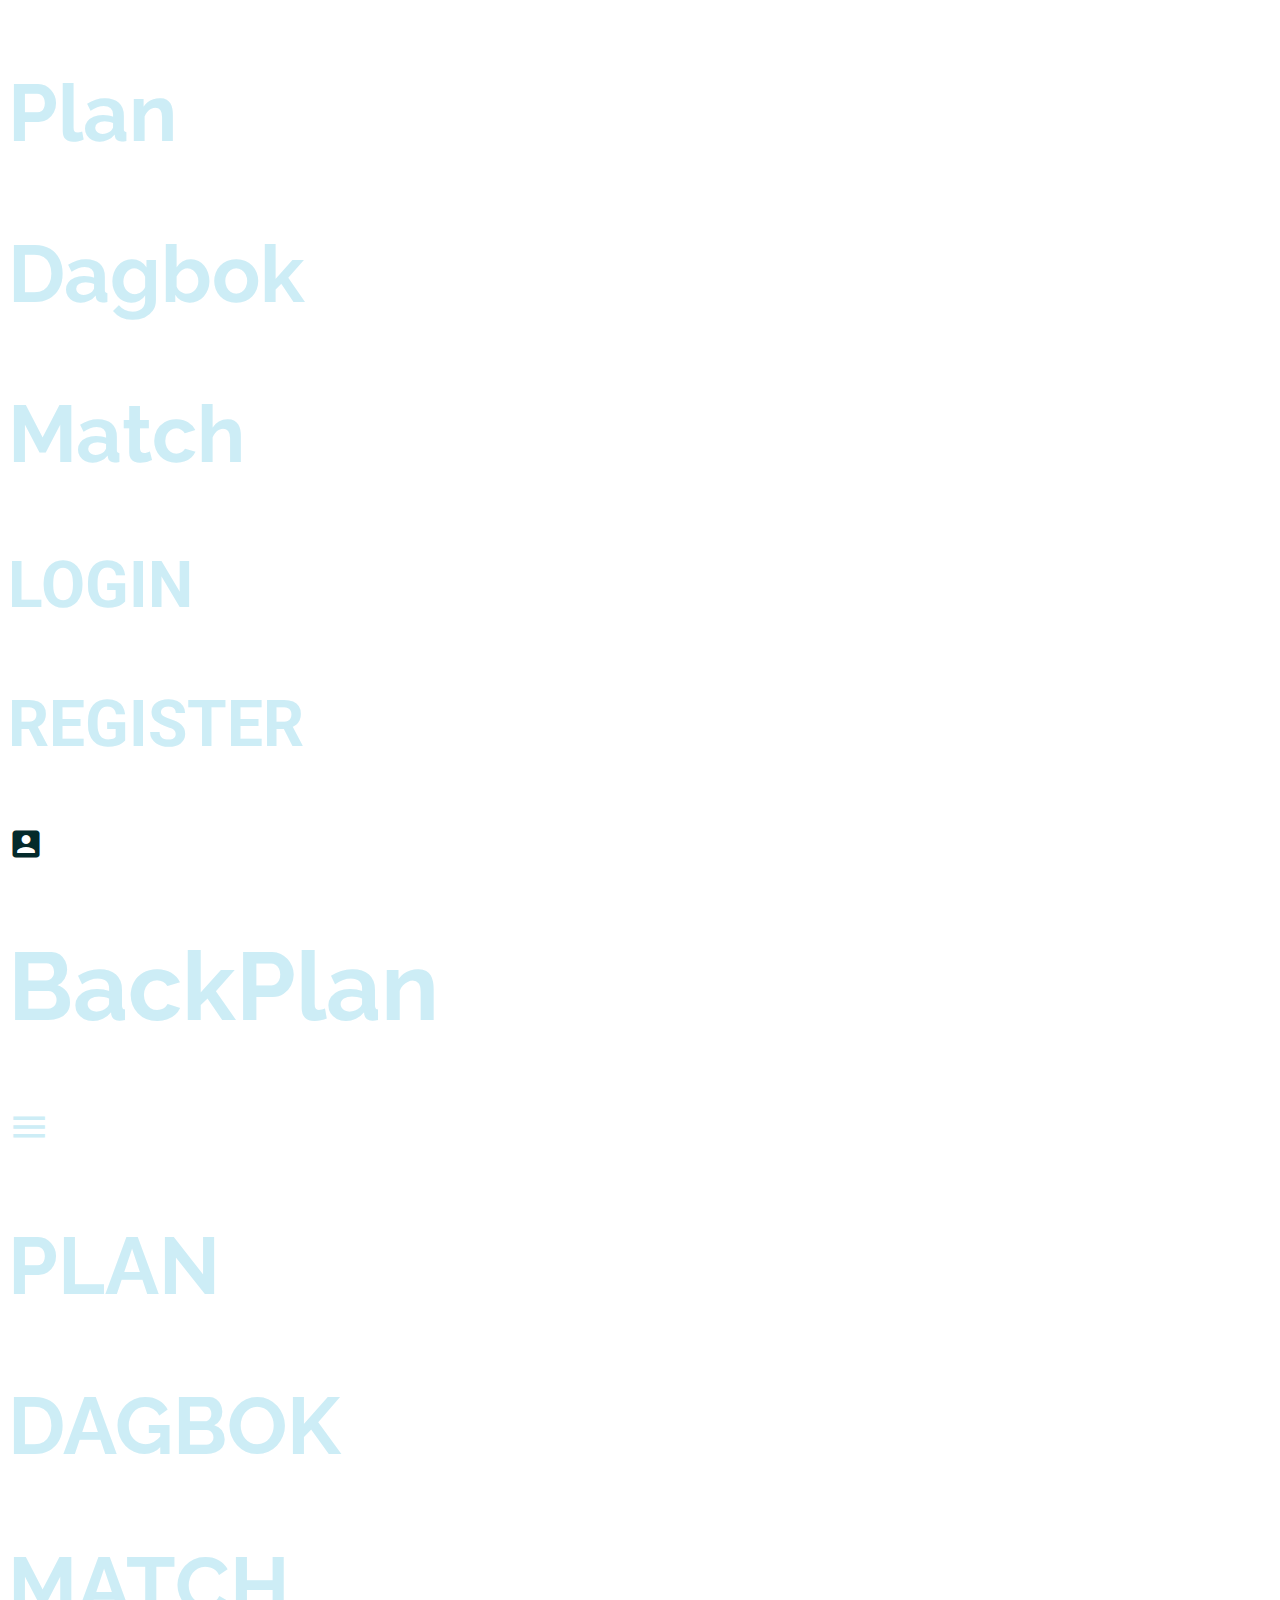
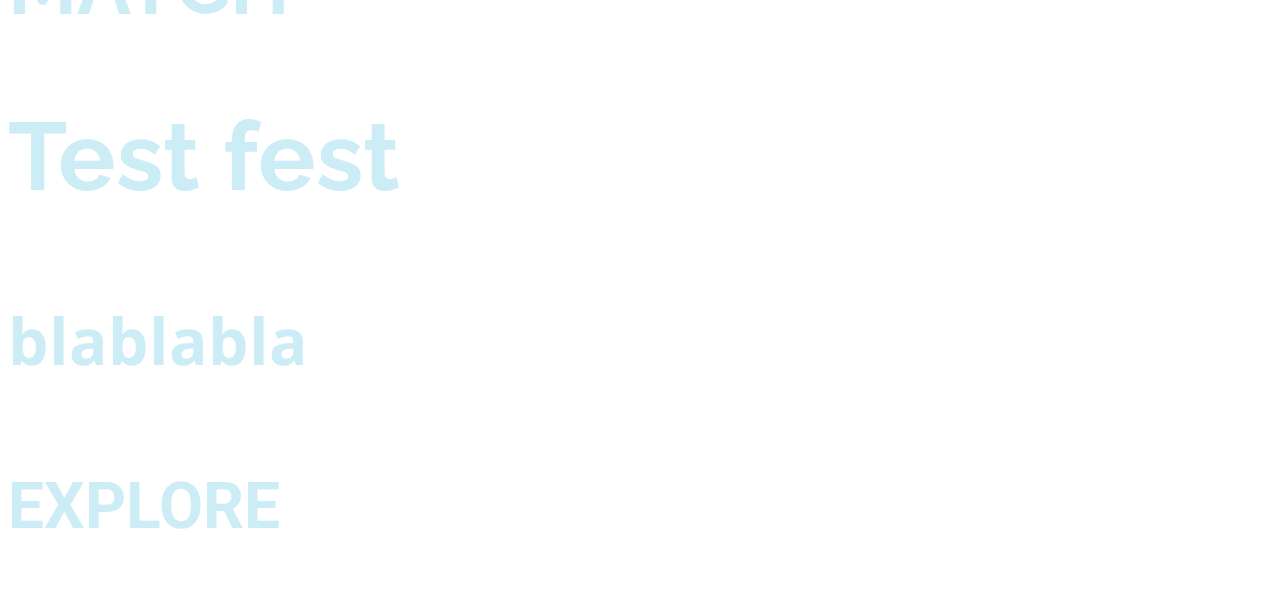
==== index.html @ 9eac4565 "prtyua" ====
<!DOCTYPE html>
<html lang="en">

<head>
    <meta charset="UTF-8">
    <meta name="viewport" content="width=device-width, initial-scale=1.0">
    <meta http-equiv="X-UA-Compatible" content="ie=edge">
    <link type="text/css" rel="stylesheet" href="css/style.css">
    <link href="https://fonts.googleapis.com/css?family=Open+Sans+Condensed:300|Oswald|Raleway|Roboto" rel="stylesheet">
    <link href="https://fonts.googleapis.com/icon?family=Material+Icons" rel="stylesheet">
    <script src="https://ajax.googleapis.com/ajax/libs/jquery/1.7.1/jquery.min.js" type="text/javascript"></script>
    <script type="text/javascript" src="js/script.js"></script>
    <title>BackPlan</title>
</head>

<body>
    <div id="wrapper">
        <div class="slideshow"></div>
        <div class="gradient"></div>
        <!-- NAV -->
        <header id="navbar">

            <a class="navtxt1" href="plan.html">
                <h2 class="navtxts">Plan</h2>
            </a>
            <a class="navtxt2" href="dagbok.html">
                <h2 class="navtxts">Dagbok</h2>
            </a>
            <a class="navtxt3" href="match.html">
                <h2 class="navtxts">Match</h2>
            </a>
            <div class="navbtns">
                <div class="navbtn1">
                    <h3 class="logtxt btntxt">LOGIN</h3>
                </div>
                <div class="navbtn2">
                    <h3 class="regtxt btntxt">REGISTER</h3>
                </div>
                <i class="material-icons md-dark accic md-36">account_box</i>
            </div>
            <form class="navLogin">
                <input type="text" size="12" name="username" placeholder="Mail">
                <input type="password" size="10" name="password" placeholder="Lösenord">
                <input type="submit" name="submit" value="LOG IN">
            </form>
            <div class="navmenu">
                <a class="logo" href="index.html">
                    <h1>BackPlan</h1>
                </a>
                <i class="material-icons menuic md-light md-42">menu</i>
            </div>
        </header>
        <div class="bluroverlay"></div>
        <!-- MAIN -->
        <main id="main_in">
            <a class="planbox" href="plan.html">
                <h2>PLAN</h2>
            </a>
            <a class="dbbox" href="dagbok.html">
                <h2>DAGBOK</h2>
            </a>
            <a class="matchbox" href="match.html">
                <h2>MATCH</h2>
            </a>
            <section class="texts">
                <div class="txtslides">
                    <h1>Test fest</h1>
                    <h4>blablabla</h4>
                </div>
            </section>
            <div class="explbtn">
                <h3 id="expltxt">EXPLORE</h3>
            </div>
        </main>
    </div>
</body>

</html>
---- css/style.css ----
@media only screen and (max-width: 500px) {
    body {
        width: 100%;
        height: 100%;
        margin: 0px;
        font-size: 30%;
        position: fixed;
    }
    #wrapper {
        margin: 0px;
        position: fixed;
        display: grid;
        width: 100%;
        height: 100%;
        background-color: #042a2b;
        overflow: hidden;
        grid-template-rows: 60px 1fr 1fr 1fr 1fr 1fr 1fr 1fr;
        grid-template-columns: repeat(5, 1fr);
        grid-template-areas: "nv nv nv nv nv" "mn mn mn mn mn" "mn mn mn mn mn" "mn mn mn mn mn" "mn mn mn mn mn" "mn mn mn mn mn" "mn mn mn mn mn" "mn mn mn mn mn"
    }
    .bg {
        background-image: url('https://static.pexels.com/photos/450062/pexels-photo-450062.jpeg');
        position: fixed;
        background-repeat: no-repeat;
        background-attachment: fixed;
        background-position: center 10%;
        background-size: cover;
        height: 100%;
        width: 100%;
        overflow: hidden;
        z-index: -100;
    }
    .slideshow {
        position: fixed;
        height: 100%;
        width: 100%;
        z-index: -100;
    }
    .slideshow img {
        position: relative;
        height: 100%;
        width: auto;
        z-index: 10;
        right: 100%;

    }
    .gradient {
        background: linear-gradient(to right, rgba(255, 0, 0, 0), rgba(4, 42, 43, 0.692));
        width: 100%;
        height: 100%;
        overflow: hidden;
        z-index: -90;
        position: fixed;
    }
    .bluroverlayActive {
        background-color: #020f0fdc;
        content: “ ”;
        width: 100%;
        height: 100%;
        overflow: hidden;
        position: fixed;
        z-index: 1;
        transition: background-color 0.5s ease;
    }
    /* -----------NAVBAR----------- */
    #navbar {
        width: 100%;
        height: 340px;
        grid-gap: 1px 0px;
        z-index: 5;
        grid-area: nv;
        background-color: #042a2b;
        top: -270px;
        display: grid;
        overflow: hidden;
        position: fixed;
        grid-template-rows: repeat(5, 1fr);
        grid-template-columns: repeat(5, 1fr);
        grid-template-areas: "nt1 nt1 nt1 nt1 nt1" "nt2 nt2 nt2 nt2 nt2" "nt3 nt3 nt3 nt3 nt3" "nbts nbts nbts nbts nbts" "navm navm navm navm navm"
    }
    .navtxts {
        margin-left: 10px;
        color: #042a2b;
    }
    .navtxt1 {
        grid-area: nt1;
        background-color: #CDEDF6;
    }
    .navtxt2 {
        grid-area: nt2;
        background-color: #CDEDF6;
    }
    .navtxt3 {
        grid-area: nt3;
        background-color: #CDEDF6;
    }
    .navbtns {
        grid-area: nbts;
        background-color: #CDEDF6;
        display: grid;
        align-items: center;
        justify-content: center;
        grid-template-columns: repeat(5, 1fr);
        grid-template-areas: ". nb1 nb2 acic ."
    }
    .navLogin {
        grid-area: nbts;
        background-color: #CDEDF6;
        display: grid;
        align-items: center;
        justify-content: center;
        text-align: center;
        grid-template-columns: repeat(5, 1fr);
        grid-template-areas: ". nb1 nb2 acic .";
    }
    header input[type="text"] {
        font-size: 16px;
        padding: 6px 10px;
        margin: 8px 0;
        box-sizing: border-box;
        height: 100%;
        font-family: 'Roboto', sans-serif;
    }
    header input[type="password"] {
        font-size: 16px;
        padding: 6px 10px;
        margin: 3px 0;
        box-sizing: border-box;
        height: 100%;
        font-family: 'Roboto', sans-serif;
    }
    header input[type="submit"] {
        border: none;
        text-decoration: none;
        font-size: 20px;
        background-color: #CDEDF6;
        font-family: 'Roboto', sans-serif;
    }
    btntxt {
        font-family: 'Roboto', sans-serif;
        color: #383842;
        margin: auto;
    }
    .navbtn1 {
        grid-area: nb1;
        background-color: #5EB1BF;
        height: 60%;
        display: block;
        word-wrap: break-word;
        margin: 0px 10px;
        width: 80px;
        border-radius: 3px;
        box-shadow: 0 2px 4px 0 rgba(0, 0, 0, 0.2), 0 3px 10px 0 rgba(0, 0, 0, 0.19);
    }
    .navbtn2 {
        grid-area: nb2;
        background-color: #042a2b;
        height: 60%;
        display: block;
        word-wrap: break-word;
        margin: 0px 10px;
        width: 110px;
        border-radius: 3px;
        box-shadow: 0 2px 4px 0 rgba(0, 0, 0, 0.2), 0 3px 10px 0 rgba(0, 0, 0, 0.19);
    }
    .accic {
        grid-area: acic;
        margin: 0px 20px;
    }
    .logtxt {
        top: -10px;
        color: #042a2b;
        left: 12px;
        position: relative;
    }
    .regtxt {
        top: -10px;
        left: 12px;
        position: relative;
    }
    .navmenu {
        grid-area: navm;
        background-color: #042a2b;
        display: grid;
        grid-template-columns: repeat(5, 1fr);
        grid-template-areas: "lg lg . . mic"
    }
    .logo {
        grid-area: lg;
        margin-left: 10px;
    }
    .menuic {
        grid-area: mic;
        cursor: pointer;
        margin: auto;
        transform: rotate(0deg);
        transition: .5s cubic-bezier(.17, .67, .21, 1.69);
        left: -50px;
    }
    .rotate {
        transform: rotate(90deg);
        transition: .5s cubic-bezier(.17, .67, .21, 1.69);
    }
    /* -----------MAIN INDEX----------- */
    #main_in {
        grid-area: mn;
        display: grid;
        background-image: url('test.jpg');
        background-size: cover;
        height: 100%;
        grid-template-rows: 1fr 1fr 1fr 1fr 1fr 1fr 1fr;
        grid-template-columns: repeat(5, 1fr);
        grid-template-areas: ". . . . ."
        ". pb pb pb ."
        ". dbb . mb ."
        ". . . . ."
        ". . txts txts txts"
        ". exp . . ."
        ". . . . ."
    }
    .planbox {
        grid-area: pb;
        background-color: #042a2b;
        text-align: center;
        margin: 10%;
        display: block;
        border-radius: 10px;
        height: 60%;
        box-shadow: 0 4px 8px 0 rgba(0, 0, 0, 0.2), 0 6px 20px 0 rgba(0, 0, 0, 0.19);
    }
    .dbbox {
        grid-area: dbb;
        background-color: #042a2b;
        text-align: center;
        display: block;
        border-radius: 10px;
        width: 25em;
        height: 100%;
        box-shadow: 0 4px 8px 0 rgba(0, 0, 0, 0.2), 0 6px 20px 0 rgba(0, 0, 0, 0.19);
    }
    .matchbox {
        grid-area: mb;
        background-color: #042a2b;
        text-align: center;
        display: block;
        border-radius: 10px;
        width: 25em;
        height: 100%;
        box-shadow: 0 4px 8px 0 rgba(0, 0, 0, 0.2), 0 6px 20px 0 rgba(0, 0, 0, 0.19);
    }
    .texts {
        grid-area: txts;
        text-align: right;
        margin-right: 40px;
    }
    .explbtn {
        grid-area: exp;
        background-color: #EF7B45;
        height: 40px;
        width: 110px;
        margin: -10px;
        border-radius: 5px;
        text-align: center;
        position: relative;
        bottom: -30px;
    }
    #expltxt {
        bottom: 10px;
        position: relative;
        color: #042a2b;
    }
    .button {
        background-color: #5EB1BF;
        height: 40px;
        margin: -10px;
        border-radius: 9px;
        text-align: center;
        position: relative;
    }
    /* -----------MAIN PLAN----------- */
    #main_pl {
        grid-area: mn;
        display: grid;
        background-color: #042a2b;
        background-image: url('test.jpg');
        background-size: cover;
        height: 100%;
        grid-template-rows: 10% 1fr 1fr 1fr 1fr 1fr 30px;
        grid-template-columns: repeat(5, 1fr);
        grid-template-areas: 
        "scrb scrb scrb scrb scrb"
        "lst lst lst lst lst"
        "lst lst lst lst lst"
        "lst lst lst lst lst"
        "lst lst lst lst lst"
        "lst lst lst lst lst"
        "pnav pnav pnav pnav pnav"
    }
    #main_pl input[placeholder="Sök destination..."] {
        grid-area: scrb;
        padding: 10px;
        font-size: 500%;
        background-image: url('../img/search.png');
        background-repeat: no-repeat;
        background-position: 100% 100%;
    }
    .list {
        display:grid;
        grid-area: lst;
        grid-template-columns: repeat(5, 1fr);
        grid-template-rows: repeat(7, 1fr);
        grid-template-areas: 
        "l1 l1 l1 l1 l1"
        "l2 l2 l2 l2 l2"
        "l3 l3 l3 l3 l3"
        "l4 l4 l4 l4 l4"
        "l5 l5 l5 l5 l5"
        "l6 l6 l6 l6 l6"
        "l7 l7 l7 l7 l7"
    }
    .list i {
        margin: 1%;
    }
    .list h2 {
        position: absolute;
        right: 20%;
        top: 0%;
    }
    .start {
        float: left;
        top: 10%;
        left: 2%;
        position: relative;
    }
    .check {
        float: left;
        top: 10%;
        left: 2%;
        position: relative;
    }
    .fin {
        float: left;
        top: 10%;
        left: 2%;
        position: relative;
    }
    .front {
        background-color: #042a2b;
        border-radius: 10%;
    }
    .back {
        background-color: #042a2b;
        border-radius: 10%;
    }
    .list1 {
        grid-area: l1;
        position: relative;
        margin: 0% 0% 0.5% 0%;
        background-repeat: no-repeat;
        background: linear-gradient(to right, rgba(255, 0, 0, 0), rgba(4, 42, 43, 0.925), rgb(4, 42, 43)),
        url('../img/iceland.jpeg') 40% 40% / 100% ;
        width: 100%;
        text-align: right;
    }
    .list2 {
        grid-area: l2;
        position: relative;
        margin: 0.5% 0%;
        background-repeat: no-repeat;
        background: linear-gradient(to right, rgba(255, 0, 0, 0), rgba(4, 42, 43, 0.925), rgb(4, 42, 43)),
        url('../img/china.jpeg') 100% 50% / 120% ;
        width: 100%;
        text-align: right;
    }
    .list3 {
        grid-area: l3;
        position: relative;
        margin: 0.5% 0%;
        background-repeat: no-repeat;
        background: linear-gradient(to right, rgba(255, 0, 0, 0), rgba(4, 42, 43, 0.925), rgb(4, 42, 43)),
        url('../img/livigno.jpeg') 100% 50% / 200% ;
        width: 100%;
        text-align: right;
    }
    .list4 {
        grid-area: l4;
        position: relative;
        margin: 0.5% 0%;
        background-repeat: no-repeat;
        background: linear-gradient(to right, rgba(255, 0, 0, 0), rgba(4, 42, 43, 0.925), rgb(4, 42, 43));
        width: 100%;
        text-align: right;
    }
    .list5 {
        grid-area: l5;
        position: relative;
        margin: 0.5% 0%;
        background-repeat: no-repeat;
        background: linear-gradient(to right, rgba(255, 0, 0, 0), rgba(4, 42, 43, 0.925), rgb(4, 42, 43));
        width: 100%;
        text-align: right;
    }
    .list6 {
        grid-area: l6;
        position: relative;
        margin: 0.5% 0%;
        background-repeat: no-repeat;
        background: linear-gradient(to right, rgba(255, 0, 0, 0), rgba(4, 42, 43, 0.925), rgb(4, 42, 43));
        width: 100%;
        text-align: right;
    }
    .list7 {
        grid-area: l7;
        position: relative;
        margin: 0.5% 0%;
        background-repeat: no-repeat;
        background: linear-gradient(to right, rgba(255, 0, 0, 0), rgba(4, 42, 43, 0.925), rgb(4, 42, 43));
        width: 100%;
        text-align: right;
    }
    .plannav {
        grid-area: pnav;
        background-color: #5EB1BF;
        width: 100%;
        z-index: 10;
        height: 7%;        
        position: fixed;
        bottom: 0;
        display: grid;
        grid-template-columns: repeat(8, 1fr);
        grid-template-rows: 1fr;
        grid-template-areas: 
        "tr tr sv bdg bdg del map map"
    }
    .trips {
        grid-area: tr;
        display: flex;
        position: relative;
        height: 50%;
        border-radius: 10%;
        margin: 5px;
        align-items: center;
        justify-content: center;
        background-color: #042a2b;
    }
    .trippop {
        overflow: hidden;
        display: block;
        position: absolute;
        bottom: -600%;
        background-color: #5EB1BF;
        border-radius: 7px 7px 0px 0px;
        width: 100%;
        z-index: -50;
    }
    .trippop ul {
        margin-right: 7%;
        margin-left: 7%;
        border-radius: 5px;
        background-color: #042a2b;

    }
    .trippop i {
        margin-left: 10%;
        float: right;
        top: 5px;
        right: 3px;
        position: relative;
    }
    .trippop h4 {
        color: #CDEDF6;
        margin-left: 5px;

    }
    .save {
        grid-area: sv;
        display: block;
        top: 10%;
        justify-self: center;
        position: relative;
    }
    .savepop {
        position: absolute;
        display: none;
        bottom: 100%;
    }
    .savepop input[type="text"] {
        padding: 5%;
        font-size: 300%;
    }
    .savepop input[type="submit"] {
        border: none;
        text-decoration: none;
        font-size: 300%;
        width: 110%;
        background-color: #CDEDF6;
        font-family: 'Roboto', sans-serif;
    }
    .budget {
        grid-area: bdg;
        display: flex;
        position: relative;
        height: 50%;
        border-radius: 10%;
        margin: 5px;
        align-items: center;
        justify-content: center;
        background-color: #042a2b;
    }
    .delete {
        grid-area: del;
        display: block;
        top: 10%;
        justify-self: center;
        position: relative;
    }
    .map {
        grid-area: map;
        display: flex;
        position: relative;
        height: 50%;
        border-radius: 10%;
        margin: 5px;
        align-items: center;
        justify-content: center;
        background-color: #042a2b;
    }
    .karta {
        background-image: url('../img/map.png');
        background-size: cover;
        background-position: 80% 100%;
        width: 100%;
        height: 100%;
        z-index: 10;
        position: fixed;
        display: none;
    }
}
h1 {
    font-family: 'Raleway', sans-serif;
    color: #CDEDF6;
    font-size: 6em;
}
h2 {
    font-family: 'Raleway', sans-serif;
    color: #CDEDF6;
    font-size: 5em;
}
h3 {
    font-family: 'Roboto', sans-serif;
    color: #CDEDF6;
    font-size: 4em;
}
h4 {
    font-family: 'Open Sans Condensed', sans-serif;
    color: #CDEDF6;
    font-size: 4em;
}
h5 {
    font-family: 'Open Sans Condensed', sans-serif;
    color: #CDEDF6;
    font-size: 3em;
}
p {
    font-family: 'Roboto', sans-serif;
    color: #CDEDF6;
    font-size: 3em;
}
a {
    text-decoration: none;
}
ul {
    list-style-type: none;
    padding: 0;
    margin: 0;
    margin-top: -20%;
}
li {
    list-style-type: none;
}
.inactive {
    background-color: #2c5f61;
}
/*font-family: 'Roboto', sans-serif;
font-family: 'Raleway', sans-serif;
font-family: 'Open Sans Condensed', sans-serif;*/

.material-icons {
    font-family: 'Material Icons';
    font-weight: normal;
    font-style: normal;
    font-size: 24px;
    /* Preferred icon size */
    display: inline-block;
    line-height: 1;
    text-transform: none;
    letter-spacing: normal;
    word-wrap: normal;
    white-space: nowrap;
    direction: ltr;
    /* Support for all WebKit browsers. */
    -webkit-font-smoothing: antialiased;
    /* Support for Safari and Chrome. */
    text-rendering: optimizeLegibility;
    /* Support for Firefox. */
    -moz-osx-font-smoothing: grayscale;
    /* Support for IE. */
    font-feature-settings: 'liga';
}

.material-icons.md-dark {
    color: #042a2b;
}

.material-icons.md-dark.md-inactive {
    color: #2c5f61;
}

.material-icons.md-light {
    color: #CDEDF6;
}

.material-icons.md-light.md-inactive {
    color: rgba(255, 255, 255, 0.3);
}

.material-icons.md-18 {
    font-size: 18px;
}

.material-icons.md-24 {
    font-size: 24px;
}

.material-icons.md-36 {
    font-size: 36px;
}

.material-icons.md-42 {
    font-size: 42px;
}

.material-icons.md-48 {
    font-size: 48px;
}
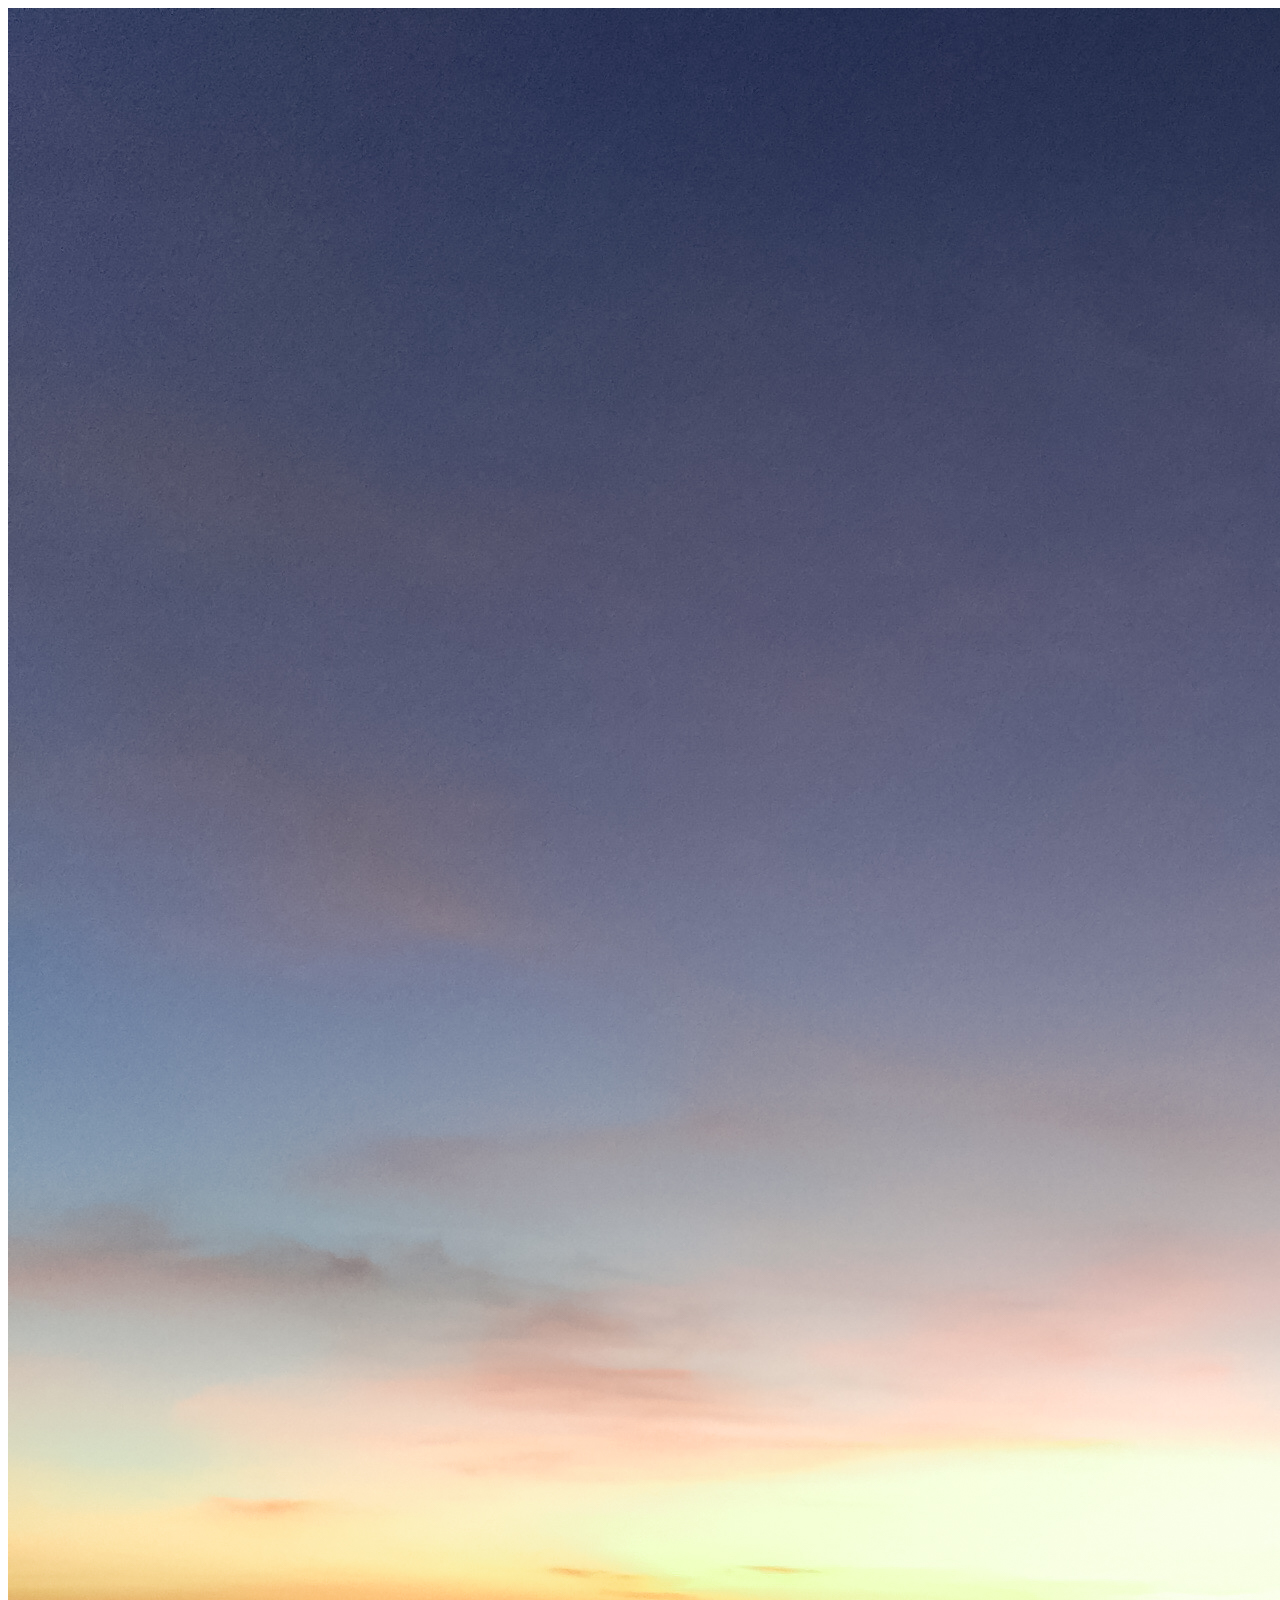
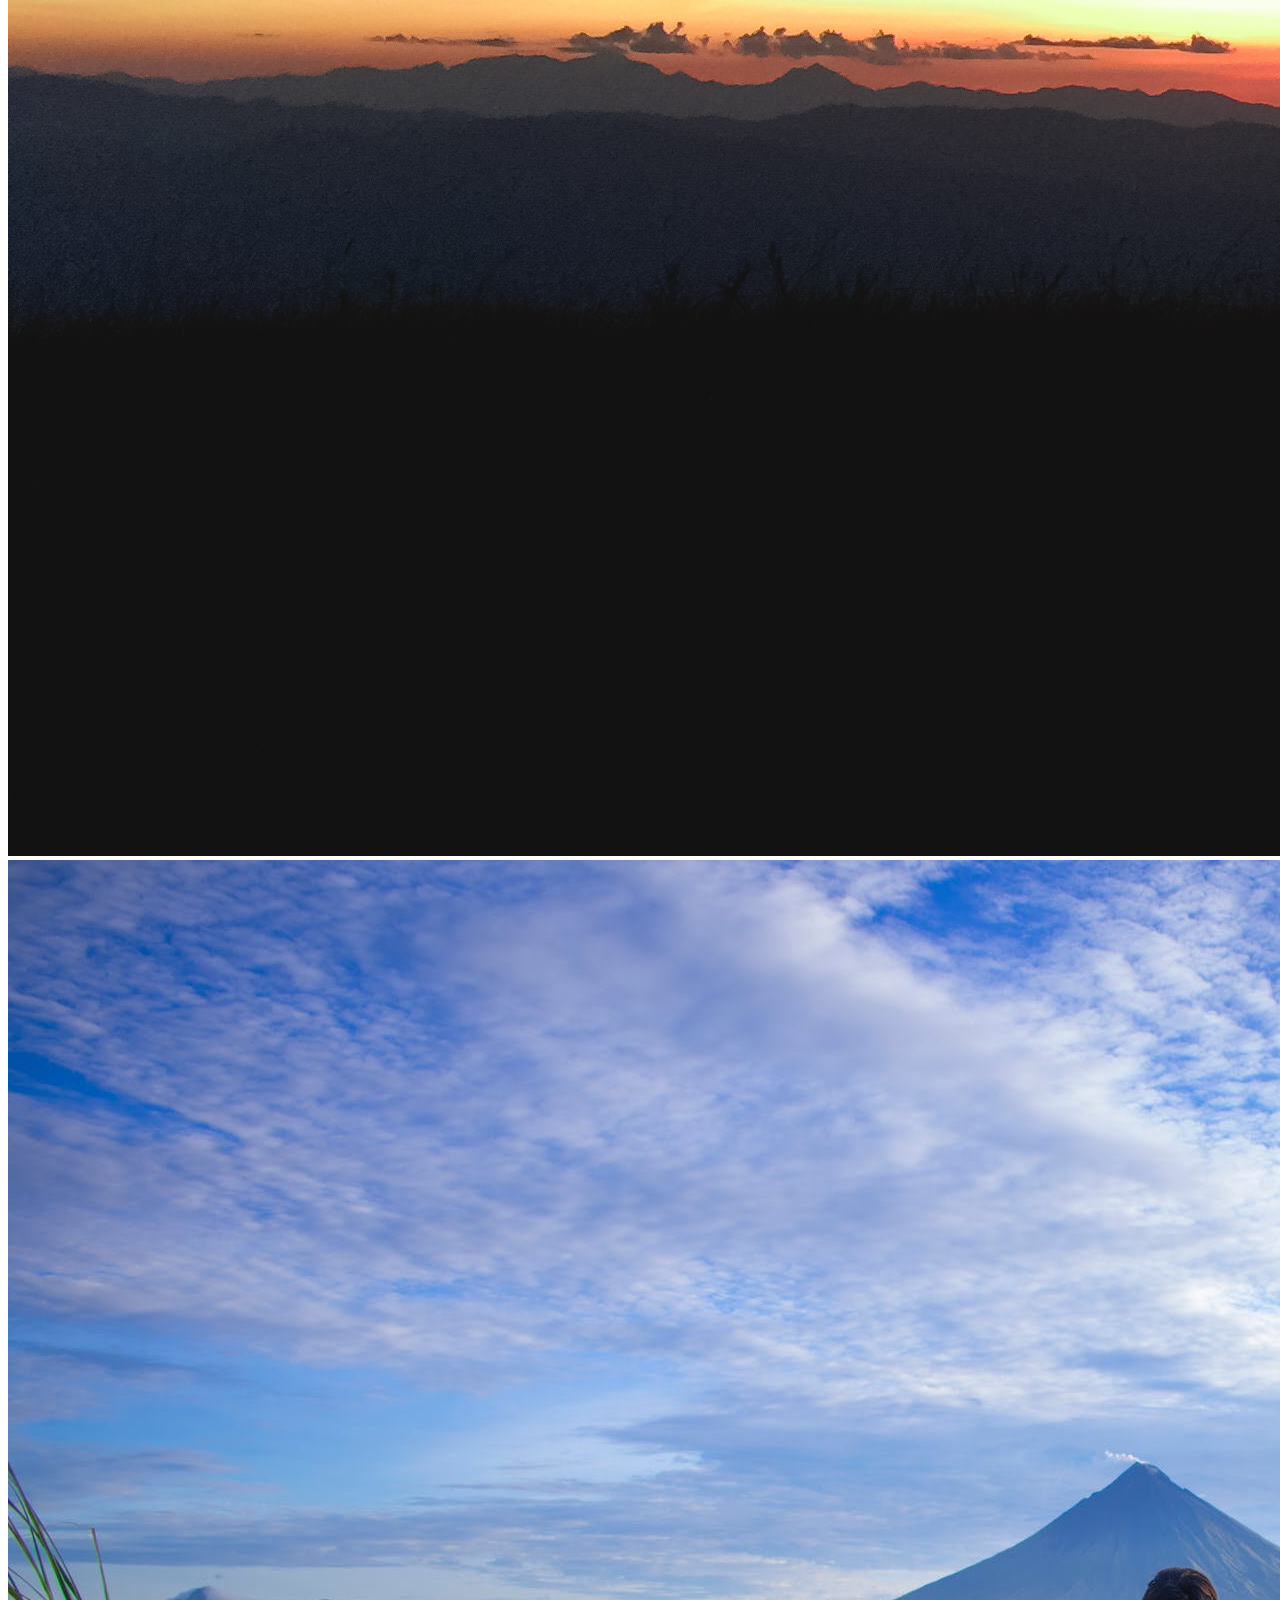
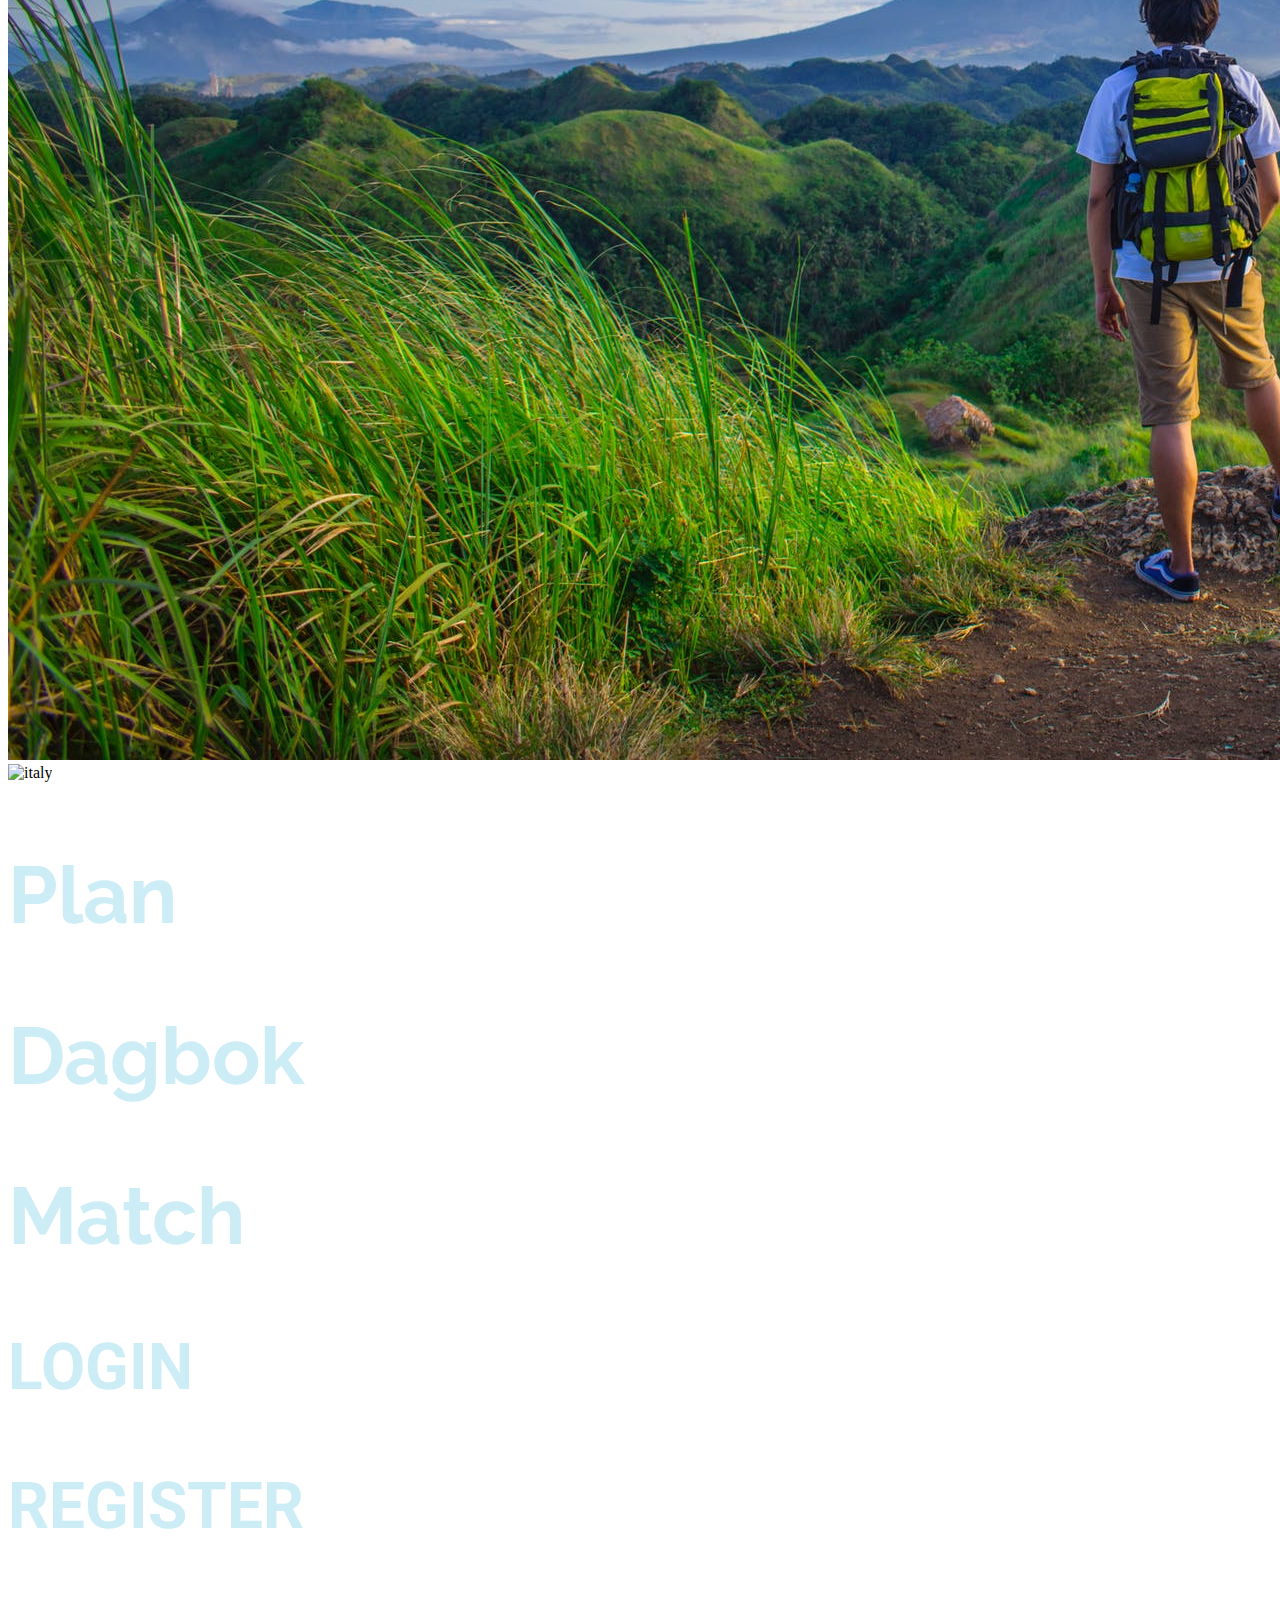
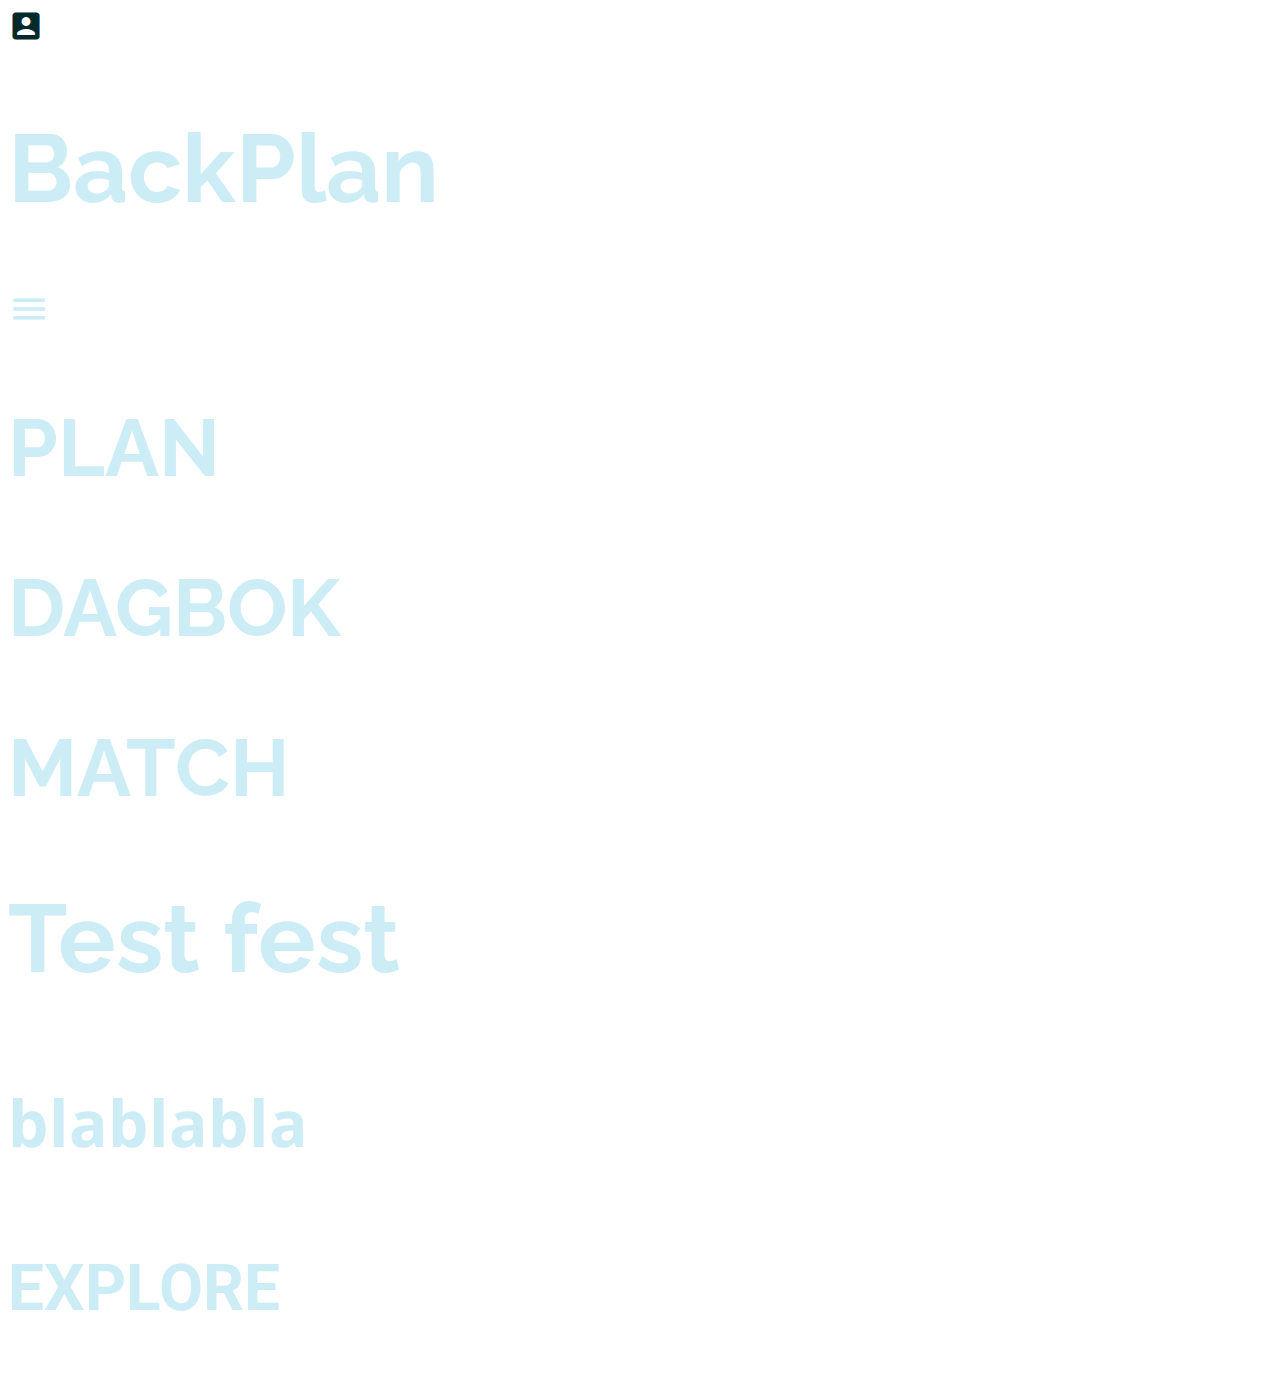
==== commit bd42d977: "gfgg" ====
--- a/index.html
+++ b/index.html
@@ -15,7 +15,11 @@
 
 <body>
     <div id="wrapper">
-        <div class="slideshow"></div>
+        <div class="fadein">
+            <img src="img/bali.jpeg" alt="bali">
+            <img src="img/china.jpeg" alt="china">
+            <img src="img/italy.jpeg" alt="italy">
+        </div>
         <div class="gradient"></div>
         <!-- NAV -->
         <header id="navbar">
--- a/css/style.css
+++ b/css/style.css
@@ -30,13 +30,13 @@
         overflow: hidden;
         z-index: -100;
     }
-    .slideshow {
+    .fadein {
         position: fixed;
         height: 100%;
         width: 100%;
         z-index: -100;
     }
-    .slideshow img {
+    .fadein img {
         position: relative;
         height: 100%;
         width: auto;
@@ -67,7 +67,7 @@
         width: 100%;
         height: 340px;
         grid-gap: 1px 0px;
-        z-index: 5;
+        z-index: 10;
         grid-area: nv;
         background-color: #042a2b;
         top: -270px;
@@ -378,7 +378,7 @@
         margin: 0.5% 0%;
         background-repeat: no-repeat;
         background: linear-gradient(to right, rgba(255, 0, 0, 0), rgba(4, 42, 43, 0.925), rgb(4, 42, 43)),
-        url('../img/livigno.jpeg') 100% 50% / 200% ;
+        url('../img/italy.jpeg') 100% 50% / 200% ;
         width: 100%;
         text-align: right;
     }
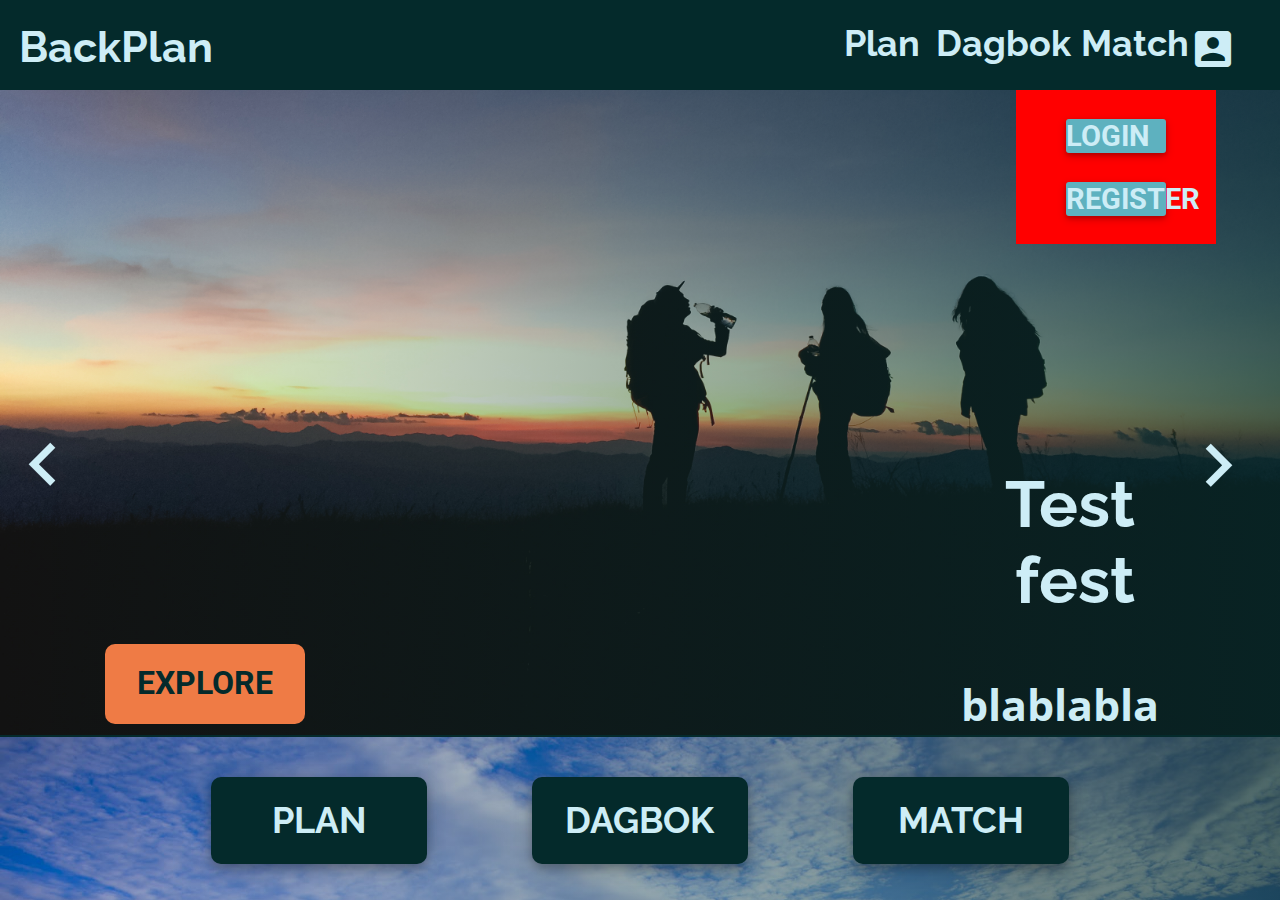
==== commit e0c27f64: "sasasas" ====
--- a/index.html
+++ b/index.html
@@ -23,7 +23,6 @@
         <div class="gradient"></div>
         <!-- NAV -->
         <header id="navbar">
-
             <a class="navtxt1" href="plan.html">
                 <h2 class="navtxts">Plan</h2>
             </a>
@@ -35,13 +34,14 @@
             </a>
             <div class="navbtns">
                 <div class="navbtn1">
-                    <h3 class="logtxt btntxt">LOGIN</h3>
+                    <h3 class="logtxt">LOGIN</h3>
                 </div>
                 <div class="navbtn2">
-                    <h3 class="regtxt btntxt">REGISTER</h3>
+                    <h3 class="regtxt">REGISTER</h3>
                 </div>
-                <i class="material-icons md-dark accic md-36">account_box</i>
+                <i class="material-icons md-dark m_accic md-36">account_box</i>
             </div>
+            <i class="material-icons md-light d_accic md-48">account_box</i>
             <form class="navLogin">
                 <input type="text" size="12" name="username" placeholder="Mail">
                 <input type="password" size="10" name="password" placeholder="Lösenord">
@@ -57,6 +57,8 @@
         <div class="bluroverlay"></div>
         <!-- MAIN -->
         <main id="main_in">
+            <i class="material-icons larr md-light md-86">keyboard_arrow_left</i>
+            <i class="material-icons rarr md-light md-86">keyboard_arrow_right</i>
             <a class="planbox" href="plan.html">
                 <h2>PLAN</h2>
             </a>
--- a/css/style.css
+++ b/css/style.css
@@ -1,3 +1,259 @@
+body {
+    width: 100%;
+    height: 100%;
+    margin: 0px;
+    font-size: 45%;
+    position: fixed;
+}
+#wrapper {
+    margin: 0px;
+    position: fixed;
+    display: grid;
+    width: 100%;
+    height: 100%;
+    background-color: #042a2b;
+    overflow: hidden;
+    grid-template-rows: 90px 1fr 1fr 1fr 1fr 1fr 1fr 1fr;
+    grid-template-columns: repeat(12, 1fr);
+    grid-template-areas: 
+    "nv nv nv nv nv nv nv nv nv nv nv nv"
+    "mn mn mn mn mn mn mn mn mn mn mn mn"
+    "mn mn mn mn mn mn mn mn mn mn mn mn"
+    "mn mn mn mn mn mn mn mn mn mn mn mn"
+    "mn mn mn mn mn mn mn mn mn mn mn mn"
+    "mn mn mn mn mn mn mn mn mn mn mn mn"
+    "mn mn mn mn mn mn mn mn mn mn mn mn"
+    "mn mn mn mn mn mn mn mn mn mn mn mn"
+}
+.fadein {
+    position: fixed;
+    height: 100%;
+    width: 100%;
+    z-index: -100;
+}
+.fadein img {
+    position: relative;
+    height: auto;
+    width: 100%;
+    top: -25%;
+    z-index: 10;
+}
+.gradient {
+    background: linear-gradient(to right, rgba(255, 0, 0, 0), rgba(4, 42, 43, 0.692));
+    width: 100%;
+    height: 100%;
+    overflow: hidden;
+    z-index: -90;
+    position: fixed;
+}
+
+/* -----------NAVBAR----------- */
+
+#navbar {
+    width: 100%;
+    height: 90px;
+    z-index: 10;
+    grid-area: nv;
+    background-color: #042a2b;
+    display: grid;
+    overflow: hidden;
+    position: fixed;
+    grid-template-rows: 1fr;
+    grid-template-columns: repeat(12, 1fr);
+    grid-template-areas:
+    "lg lg lg . . . . . nt1 nt2 nt3 acic"
+}
+.logo {
+    grid-area: lg;
+    margin-left: 10%;
+    display: block;
+    position: relative;
+    top: -7%;
+}
+.navtxts {
+    margin-left: 10px;
+    color: #CDEDF6;
+}
+.navtxt1 {
+    grid-area: nt1;
+    position: relative;
+    top: -7%;
+}
+.navtxt2 {
+    grid-area: nt2;
+    position: relative;
+    top: -7%;
+}
+.navtxt3 {
+    grid-area: nt3;
+    position: relative;
+    top: -7%;
+}
+.d_accic {
+    grid-area: acic;
+    position: relative;
+    top: 23%;
+}
+.navbtns {
+    display: block;
+    background-color: red;
+    position: fixed;
+    right: 5%;
+    top: 90px;
+    width: 200px;
+}
+.navbtn1 {
+    grid-area: nb1;
+    background-color: #5EB1BF;
+    display: block;
+    position: relative;
+    height: 10%;
+    width: 50%;
+    margin: auto;
+    border-radius: 3px;
+    box-shadow: 0 2px 4px 0 rgba(0, 0, 0, 0.2), 0 3px 10px 0 rgba(0, 0, 0, 0.19);
+}
+.navbtn2 {
+    grid-area: nb2;
+    background-color: #5EB1BF;
+    display: block;
+    position: relative;
+    height: 10%;
+    width: 50%;
+    margin: auto;
+    border-radius: 3px;
+    box-shadow: 0 2px 4px 0 rgba(0, 0, 0, 0.2), 0 3px 10px 0 rgba(0, 0, 0, 0.19);
+}
+.navLogin {
+    position: fixed;
+    right: 0;
+}
+header input[type="text"] {
+    font-size: 16px;
+    padding: 6px 10px;
+    margin: 8px 0;
+    box-sizing: border-box;
+    height: 100%;
+    font-family: 'Roboto', sans-serif;
+}
+header input[type="password"] {
+    font-size: 16px;
+    padding: 6px 10px;
+    margin: 3px 0;
+    box-sizing: border-box;
+    height: 100%;
+    font-family: 'Roboto', sans-serif;
+}
+header input[type="submit"] {
+    border: none;
+    text-decoration: none;
+    font-size: 20px;
+    background-color: #CDEDF6;
+    font-family: 'Roboto', sans-serif;
+}
+.m_accic {
+    display: none!important;
+}
+.menuic {
+    display: none!important;
+}
+.logtxt {
+}
+.regtxt {
+}
+
+/* -----------MAIN INDEX----------- */
+
+#main_in {
+    grid-area: mn;
+    display: grid;
+    background-image: url('test.jpg');
+    background-size: cover;
+    height: 100%;
+    grid-template-rows: 1fr 1fr 1fr 1fr 1fr 1fr 1fr;
+    grid-template-columns: repeat(12, 1fr);
+    grid-template-areas: 
+    ". . . . . . . . . . . ."
+    ". . . . . . . . . . . ."
+    ". . . . . . . . . . . ."
+    "larr . . . . . . . . txts txts rarr"
+    ". . . . . . . . . txts txts ."
+    ". exp exp . . . . . . txts txts ."
+    ". . pb pb . dbb dbb . mb mb . ."
+}
+.larr {
+    grid-area: larr;
+}
+.rarr {
+    grid-area: rarr;
+}
+.planbox {
+    grid-area: pb;
+    background-color: #042a2b;
+    text-align: center;
+    display: flex;
+    justify-content: center;
+    justify-self: center;
+    align-items: center;
+    margin: 10%;
+    border-radius: 10px;
+    height: 60%;
+    width: 30em;
+    box-shadow: 0 4px 8px 0 rgba(0, 0, 0, 0.2), 0 6px 20px 0 rgba(0, 0, 0, 0.19);
+}
+.dbbox {
+    grid-area: dbb;
+    background-color: #042a2b;
+    text-align: center;
+    display: flex;
+    justify-content: center;
+    justify-self: center;
+    align-items: center;
+    margin: 10%;
+    border-radius: 10px;
+    height: 60%;
+    width: 30em;
+    box-shadow: 0 4px 8px 0 rgba(0, 0, 0, 0.2), 0 6px 20px 0 rgba(0, 0, 0, 0.19);
+}
+.matchbox {
+    grid-area: mb;
+    background-color: #042a2b;
+    text-align: center;
+    display: flex;
+    justify-content: center;
+    justify-self: center;
+    align-items: center;
+    margin: 10%;
+    border-radius: 10px;
+    height: 60%;
+    width: 30em;
+    box-shadow: 0 4px 8px 0 rgba(0, 0, 0, 0.2), 0 6px 20px 0 rgba(0, 0, 0, 0.19);
+}
+.texts {
+    grid-area: txts;
+    text-align: right;
+    margin-right: 40px;
+    font-size: 150%;
+}
+.explbtn {
+    grid-area: exp;
+    background-color: #EF7B45;
+    height: 80px;
+    width: 200px;
+    border-radius: 10px;
+    text-align: center;
+    display: flex;
+    justify-content: center
+}
+#expltxt {
+    color: #042a2b;
+    top: -13px;
+    position: relative;
+    font-size: 4.5em;
+}
+
+/* -----------MOBIL----------- */
+
 @media only screen and (max-width: 500px) {
     body {
         width: 100%;
@@ -16,19 +272,15 @@
         overflow: hidden;
         grid-template-rows: 60px 1fr 1fr 1fr 1fr 1fr 1fr 1fr;
         grid-template-columns: repeat(5, 1fr);
-        grid-template-areas: "nv nv nv nv nv" "mn mn mn mn mn" "mn mn mn mn mn" "mn mn mn mn mn" "mn mn mn mn mn" "mn mn mn mn mn" "mn mn mn mn mn" "mn mn mn mn mn"
-    }
-    .bg {
-        background-image: url('https://static.pexels.com/photos/450062/pexels-photo-450062.jpeg');
-        position: fixed;
-        background-repeat: no-repeat;
-        background-attachment: fixed;
-        background-position: center 10%;
-        background-size: cover;
-        height: 100%;
-        width: 100%;
-        overflow: hidden;
-        z-index: -100;
+        grid-template-areas: 
+        "nv nv nv nv nv"
+        "mn mn mn mn mn"
+        "mn mn mn mn mn"
+        "mn mn mn mn mn"
+        "mn mn mn mn mn"
+        "mn mn mn mn mn"
+        "mn mn mn mn mn"
+        "mn mn mn mn mn"
     }
     .fadein {
         position: fixed;
@@ -42,7 +294,6 @@
         width: auto;
         z-index: 10;
         right: 100%;
-
     }
     .gradient {
         background: linear-gradient(to right, rgba(255, 0, 0, 0), rgba(4, 42, 43, 0.692));
@@ -59,7 +310,7 @@
         height: 100%;
         overflow: hidden;
         position: fixed;
-        z-index: 1;
+        z-index: 5;
         transition: background-color 0.5s ease;
     }
     /* -----------NAVBAR----------- */
@@ -76,7 +327,12 @@
         position: fixed;
         grid-template-rows: repeat(5, 1fr);
         grid-template-columns: repeat(5, 1fr);
-        grid-template-areas: "nt1 nt1 nt1 nt1 nt1" "nt2 nt2 nt2 nt2 nt2" "nt3 nt3 nt3 nt3 nt3" "nbts nbts nbts nbts nbts" "navm navm navm navm navm"
+        grid-template-areas:
+        "nt1 nt1 nt1 nt1 nt1"
+        "nt2 nt2 nt2 nt2 nt2"
+        "nt3 nt3 nt3 nt3 nt3"
+        "nbts nbts nbts nbts nbts"
+        "navm navm navm navm navm"
     }
     .navtxts {
         margin-left: 10px;
@@ -135,11 +391,6 @@
         font-size: 20px;
         background-color: #CDEDF6;
         font-family: 'Roboto', sans-serif;
-    }
-    btntxt {
-        font-family: 'Roboto', sans-serif;
-        color: #383842;
-        margin: auto;
     }
     .navbtn1 {
         grid-area: nb1;
@@ -163,9 +414,12 @@
         border-radius: 3px;
         box-shadow: 0 2px 4px 0 rgba(0, 0, 0, 0.2), 0 3px 10px 0 rgba(0, 0, 0, 0.19);
     }
-    .accic {
+    .m_accic {
         grid-area: acic;
         margin: 0px 20px;
+    }
+    .d_accic {
+        display: none!important;
     }
     .logtxt {
         top: -10px;
@@ -210,7 +464,8 @@
         height: 100%;
         grid-template-rows: 1fr 1fr 1fr 1fr 1fr 1fr 1fr;
         grid-template-columns: repeat(5, 1fr);
-        grid-template-areas: ". . . . ."
+        grid-template-areas: 
+        ". . . . ."
         ". pb pb pb ."
         ". dbb . mb ."
         ". . . . ."
@@ -222,19 +477,26 @@
         grid-area: pb;
         background-color: #042a2b;
         text-align: center;
+        display: flex;
+        justify-content: center;
+        justify-self: center;
+        align-items: center;
         margin: 10%;
-        display: block;
         border-radius: 10px;
         height: 60%;
+        width: 30em;
         box-shadow: 0 4px 8px 0 rgba(0, 0, 0, 0.2), 0 6px 20px 0 rgba(0, 0, 0, 0.19);
     }
     .dbbox {
         grid-area: dbb;
         background-color: #042a2b;
         text-align: center;
-        display: block;
+        display: flex;
+        justify-content: center;
+        justify-self: center;
+        align-items: center;
         border-radius: 10px;
-        width: 25em;
+        width: 23em;
         height: 100%;
         box-shadow: 0 4px 8px 0 rgba(0, 0, 0, 0.2), 0 6px 20px 0 rgba(0, 0, 0, 0.19);
     }
@@ -242,9 +504,12 @@
         grid-area: mb;
         background-color: #042a2b;
         text-align: center;
-        display: block;
+        display: flex;
+        justify-content: center;
+        justify-self: center;
+        align-items: center;
         border-radius: 10px;
-        width: 25em;
+        width: 23em;
         height: 100%;
         box-shadow: 0 4px 8px 0 rgba(0, 0, 0, 0.2), 0 6px 20px 0 rgba(0, 0, 0, 0.19);
     }
@@ -321,7 +586,7 @@
     .list i {
         margin: 1%;
     }
-    .list h2 {
+    #main_pl .list h2 {
         position: absolute;
         right: 20%;
         top: 0%;
@@ -390,6 +655,7 @@
         background: linear-gradient(to right, rgba(255, 0, 0, 0), rgba(4, 42, 43, 0.925), rgb(4, 42, 43));
         width: 100%;
         text-align: right;
+        display: none;
     }
     .list5 {
         grid-area: l5;
@@ -399,6 +665,7 @@
         background: linear-gradient(to right, rgba(255, 0, 0, 0), rgba(4, 42, 43, 0.925), rgb(4, 42, 43));
         width: 100%;
         text-align: right;
+        display: none;
     }
     .list6 {
         grid-area: l6;
@@ -408,6 +675,7 @@
         background: linear-gradient(to right, rgba(255, 0, 0, 0), rgba(4, 42, 43, 0.925), rgb(4, 42, 43));
         width: 100%;
         text-align: right;
+        display: none;
     }
     .list7 {
         grid-area: l7;
@@ -417,13 +685,17 @@
         background: linear-gradient(to right, rgba(255, 0, 0, 0), rgba(4, 42, 43, 0.925), rgb(4, 42, 43));
         width: 100%;
         text-align: right;
+        display: none;
+    }
+    footer h3 {
+        color: #042a2b;
     }
     .plannav {
         grid-area: pnav;
-        background-color: #5EB1BF;
-        width: 100%;
-        z-index: 10;
-        height: 7%;        
+        background-color: #042a2b;
+        width: 100%;
+        z-index: 2;
+        height: 37px;        
         position: fixed;
         bottom: 0;
         display: grid;
@@ -436,28 +708,25 @@
         grid-area: tr;
         display: flex;
         position: relative;
-        height: 50%;
-        border-radius: 10%;
-        margin: 5px;
+        height: 60%;
         align-items: center;
         justify-content: center;
-        background-color: #042a2b;
+        margin-right: 2%;
+        background-color: #CDEDF6;
     }
     .trippop {
         overflow: hidden;
         display: block;
         position: absolute;
-        bottom: -600%;
-        background-color: #5EB1BF;
-        border-radius: 7px 7px 0px 0px;
+        bottom: -650%;
+        background-color: #042a2b;
         width: 100%;
         z-index: -50;
     }
-    .trippop ul {
-        margin-right: 7%;
-        margin-left: 7%;
-        border-radius: 5px;
-        background-color: #042a2b;
+    .trippop li {
+        margin-bottom: -25%;
+        margin-top: -25%;
+        background-color: #CDEDF6;
 
     }
     .trippop i {
@@ -468,16 +737,19 @@
         position: relative;
     }
     .trippop h4 {
-        color: #CDEDF6;
+        color: #042a2b;
         margin-left: 5px;
 
     }
     .save {
         grid-area: sv;
-        display: block;
-        top: 10%;
+        display: flex;
         justify-self: center;
-        position: relative;
+        justify-content: center;
+        position: relative;
+        background-color: #CDEDF6;
+        height: 100%;
+        width: 100%;
     }
     .savepop {
         position: absolute;
@@ -500,30 +772,33 @@
         grid-area: bdg;
         display: flex;
         position: relative;
-        height: 50%;
-        border-radius: 10%;
-        margin: 5px;
+        height: 60%;
         align-items: center;
         justify-content: center;
-        background-color: #042a2b;
+        background-color: #CDEDF6;
+        margin-right: 2%;
+        margin-left: 2%;
     }
     .delete {
         grid-area: del;
-        display: block;
-        top: 10%;
+        display: flex;
         justify-self: center;
-        position: relative;
+        justify-content: center;
+        position: relative;
+        background-color: #CDEDF6;
+        height: 100%;
+        width: 100%;
+
     }
     .map {
         grid-area: map;
         display: flex;
         position: relative;
-        height: 50%;
-        border-radius: 10%;
-        margin: 5px;
+        height: 60%;
         align-items: center;
         justify-content: center;
-        background-color: #042a2b;
+        background-color: #CDEDF6;
+        margin-left: 2%;
     }
     .karta {
         background-image: url('../img/map.png');
@@ -531,9 +806,73 @@
         background-position: 80% 100%;
         width: 100%;
         height: 100%;
-        z-index: 10;
+        z-index: 1;
         position: fixed;
         display: none;
+    }
+    /* -----------MAIN DAGBOK----------- */
+    #main_db {
+        grid-area: mn;
+        display: grid;
+        background-color: #042a2b;
+        background-image: url('test.jpg');
+        background-size: cover;
+        height: 100%;
+        grid-template-rows: 10% 1fr 1fr 1fr 1fr 1fr 30px;
+        grid-template-columns: repeat(5, 1fr);
+        grid-template-areas: 
+        "scrb scrb scrb scrb scrb"
+        "lst lst lst lst lst"
+        "lst lst lst lst lst"
+        "lst lst lst lst lst"
+        "lst lst lst lst lst"
+        "lst lst lst lst lst"
+        "pnav pnav pnav pnav pnav"
+    }
+    #main_db input[placeholder="Sök resa..."] {
+        grid-area: scrb;
+        padding: 10px;
+        font-size: 500%;
+        background-image: url('../img/search.png');
+        background-repeat: no-repeat;
+        background-position: 100% 100%;
+    }
+    #main_db .list h2 {
+        position: absolute;
+        right: 5%;
+        top: -20%;
+    }
+    #main_db .list h4 {
+        position: absolute;
+        right: 5%;
+        top: 20%;
+    }
+    /* -----------MAIN DAGBOK----------- */
+    #main_mc {
+        grid-area: mn;
+        display: grid;
+        background-color: #042a2b;
+        background-image: url('test.jpg');
+        background-size: cover;
+        height: 100%;
+        grid-template-rows: 10% 1fr 1fr 1fr 1fr 1fr 30px;
+        grid-template-columns: repeat(5, 1fr);
+        grid-template-areas: 
+        "scrb scrb scrb scrb scrb"
+        "lst lst lst lst lst"
+        "lst lst lst lst lst"
+        "lst lst lst lst lst"
+        "lst lst lst lst lst"
+        "lst lst lst lst lst"
+        "lst lst lst lst lst"
+    }
+    #main_mc input[placeholder="Sök resa..."] {
+        grid-area: scrb;
+        padding: 10px;
+        font-size: 500%;
+        background-image: url('../img/search.png');
+        background-repeat: no-repeat;
+        background-position: 100% 100%;
     }
 }
 h1 {
@@ -616,6 +955,14 @@
     color: #2c5f61;
 }
 
+.material-icons.md-medium {
+    color: #5EB1BF;
+}
+
+.material-icons.md-medium.md-inactive {
+    color: #2c5f61;
+}
+
 .material-icons.md-light {
     color: #CDEDF6;
 }
@@ -642,4 +989,7 @@
 
 .material-icons.md-48 {
     font-size: 48px;
+}
+.material-icons.md-86 {
+    font-size: 86px;
 }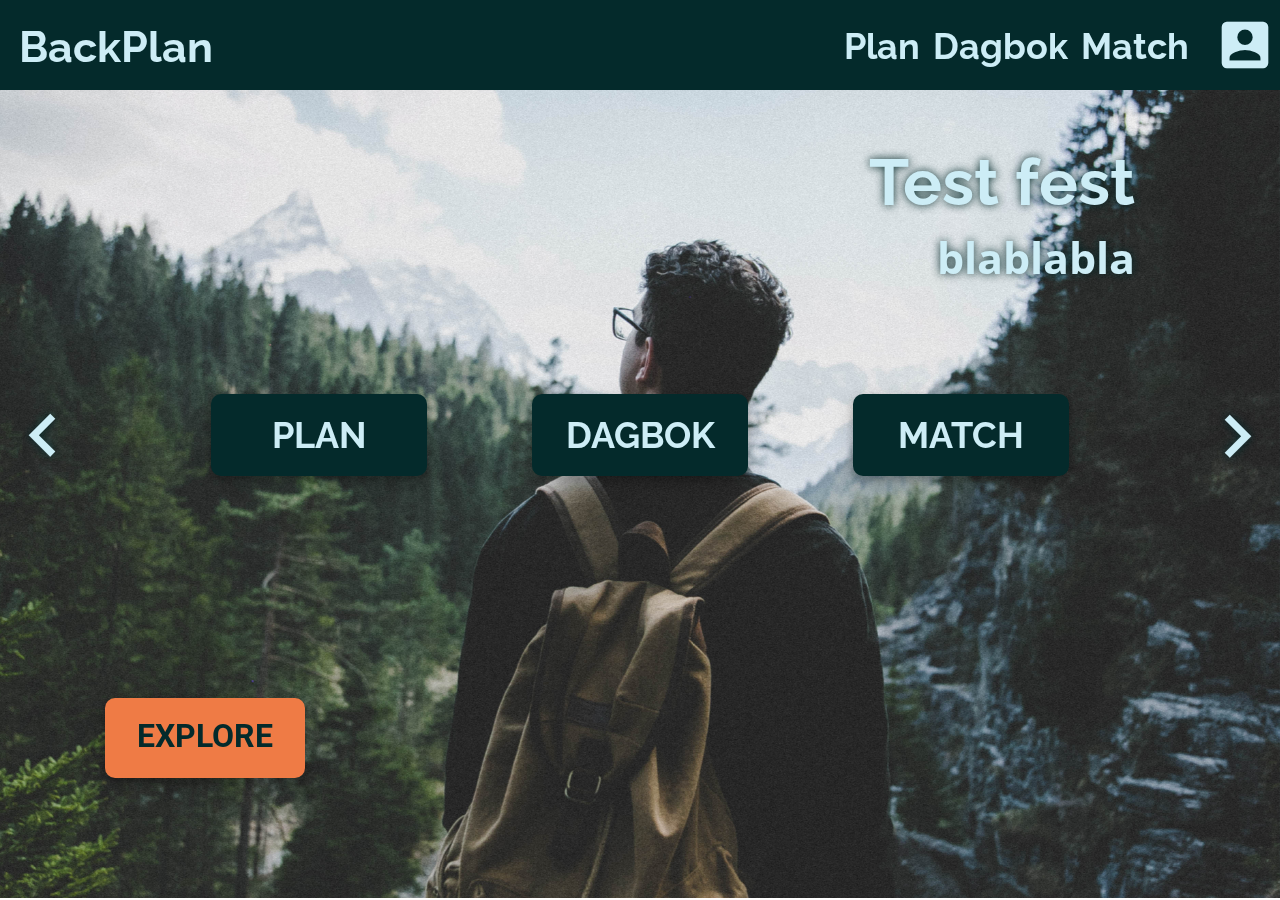
==== commit 2fad3e8b: "haha" ====
--- a/index.html
+++ b/index.html
@@ -8,18 +8,16 @@
     <link type="text/css" rel="stylesheet" href="css/style.css">
     <link href="https://fonts.googleapis.com/css?family=Open+Sans+Condensed:300|Oswald|Raleway|Roboto" rel="stylesheet">
     <link href="https://fonts.googleapis.com/icon?family=Material+Icons" rel="stylesheet">
+    <link rel="stylesheet" href="js/vegas/vegas.min.css">
     <script src="https://ajax.googleapis.com/ajax/libs/jquery/1.7.1/jquery.min.js" type="text/javascript"></script>
-    <script type="text/javascript" src="js/script.js"></script>
+    <script src="js/vegas/vegas.min.js"></script>
+    <script src="js/slideshow.js" type="text/javascript"></script>
+    <script src="js/script.js" type="text/javascript"></script>
     <title>BackPlan</title>
 </head>
 
 <body>
     <div id="wrapper">
-        <div class="fadein">
-            <img src="img/bali.jpeg" alt="bali">
-            <img src="img/china.jpeg" alt="china">
-            <img src="img/italy.jpeg" alt="italy">
-        </div>
         <div class="gradient"></div>
         <!-- NAV -->
         <header id="navbar">
@@ -69,10 +67,8 @@
                 <h2>MATCH</h2>
             </a>
             <section class="texts">
-                <div class="txtslides">
-                    <h1>Test fest</h1>
-                    <h4>blablabla</h4>
-                </div>
+                <h1>Test fest</h1>
+                <h4>blablabla</h4>
             </section>
             <div class="explbtn">
                 <h3 id="expltxt">EXPLORE</h3>
--- a/css/style.css
+++ b/css/style.css
@@ -1,260 +1,827 @@
-body {
-    width: 100%;
-    height: 100%;
-    margin: 0px;
-    font-size: 45%;
-    position: fixed;
-}
-#wrapper {
-    margin: 0px;
-    position: fixed;
-    display: grid;
-    width: 100%;
-    height: 100%;
-    background-color: #042a2b;
-    overflow: hidden;
-    grid-template-rows: 90px 1fr 1fr 1fr 1fr 1fr 1fr 1fr;
-    grid-template-columns: repeat(12, 1fr);
-    grid-template-areas: 
-    "nv nv nv nv nv nv nv nv nv nv nv nv"
-    "mn mn mn mn mn mn mn mn mn mn mn mn"
-    "mn mn mn mn mn mn mn mn mn mn mn mn"
-    "mn mn mn mn mn mn mn mn mn mn mn mn"
-    "mn mn mn mn mn mn mn mn mn mn mn mn"
-    "mn mn mn mn mn mn mn mn mn mn mn mn"
-    "mn mn mn mn mn mn mn mn mn mn mn mn"
-    "mn mn mn mn mn mn mn mn mn mn mn mn"
-}
-.fadein {
-    position: fixed;
-    height: 100%;
-    width: 100%;
-    z-index: -100;
-}
-.fadein img {
-    position: relative;
-    height: auto;
-    width: 100%;
-    top: -25%;
-    z-index: 10;
-}
-.gradient {
-    background: linear-gradient(to right, rgba(255, 0, 0, 0), rgba(4, 42, 43, 0.692));
-    width: 100%;
-    height: 100%;
-    overflow: hidden;
-    z-index: -90;
-    position: fixed;
-}
-
-/* -----------NAVBAR----------- */
-
-#navbar {
-    width: 100%;
-    height: 90px;
-    z-index: 10;
-    grid-area: nv;
-    background-color: #042a2b;
-    display: grid;
-    overflow: hidden;
-    position: fixed;
-    grid-template-rows: 1fr;
-    grid-template-columns: repeat(12, 1fr);
-    grid-template-areas:
-    "lg lg lg . . . . . nt1 nt2 nt3 acic"
-}
-.logo {
-    grid-area: lg;
-    margin-left: 10%;
-    display: block;
-    position: relative;
-    top: -7%;
-}
-.navtxts {
-    margin-left: 10px;
-    color: #CDEDF6;
-}
-.navtxt1 {
-    grid-area: nt1;
-    position: relative;
-    top: -7%;
-}
-.navtxt2 {
-    grid-area: nt2;
-    position: relative;
-    top: -7%;
-}
-.navtxt3 {
-    grid-area: nt3;
-    position: relative;
-    top: -7%;
-}
-.d_accic {
-    grid-area: acic;
-    position: relative;
-    top: 23%;
-}
-.navbtns {
-    display: block;
-    background-color: red;
-    position: fixed;
-    right: 5%;
-    top: 90px;
-    width: 200px;
-}
-.navbtn1 {
-    grid-area: nb1;
-    background-color: #5EB1BF;
-    display: block;
-    position: relative;
-    height: 10%;
-    width: 50%;
-    margin: auto;
-    border-radius: 3px;
-    box-shadow: 0 2px 4px 0 rgba(0, 0, 0, 0.2), 0 3px 10px 0 rgba(0, 0, 0, 0.19);
-}
-.navbtn2 {
-    grid-area: nb2;
-    background-color: #5EB1BF;
-    display: block;
-    position: relative;
-    height: 10%;
-    width: 50%;
-    margin: auto;
-    border-radius: 3px;
-    box-shadow: 0 2px 4px 0 rgba(0, 0, 0, 0.2), 0 3px 10px 0 rgba(0, 0, 0, 0.19);
-}
-.navLogin {
-    position: fixed;
-    right: 0;
-}
-header input[type="text"] {
-    font-size: 16px;
-    padding: 6px 10px;
-    margin: 8px 0;
-    box-sizing: border-box;
-    height: 100%;
-    font-family: 'Roboto', sans-serif;
-}
-header input[type="password"] {
-    font-size: 16px;
-    padding: 6px 10px;
-    margin: 3px 0;
-    box-sizing: border-box;
-    height: 100%;
-    font-family: 'Roboto', sans-serif;
-}
-header input[type="submit"] {
-    border: none;
-    text-decoration: none;
-    font-size: 20px;
-    background-color: #CDEDF6;
-    font-family: 'Roboto', sans-serif;
-}
-.m_accic {
-    display: none!important;
-}
-.menuic {
-    display: none!important;
-}
-.logtxt {
-}
-.regtxt {
-}
-
-/* -----------MAIN INDEX----------- */
-
-#main_in {
-    grid-area: mn;
-    display: grid;
-    background-image: url('test.jpg');
-    background-size: cover;
-    height: 100%;
-    grid-template-rows: 1fr 1fr 1fr 1fr 1fr 1fr 1fr;
-    grid-template-columns: repeat(12, 1fr);
-    grid-template-areas: 
-    ". . . . . . . . . . . ."
-    ". . . . . . . . . . . ."
-    ". . . . . . . . . . . ."
-    "larr . . . . . . . . txts txts rarr"
-    ". . . . . . . . . txts txts ."
-    ". exp exp . . . . . . txts txts ."
-    ". . pb pb . dbb dbb . mb mb . ."
-}
-.larr {
-    grid-area: larr;
-}
-.rarr {
-    grid-area: rarr;
-}
-.planbox {
-    grid-area: pb;
-    background-color: #042a2b;
-    text-align: center;
-    display: flex;
-    justify-content: center;
-    justify-self: center;
-    align-items: center;
-    margin: 10%;
-    border-radius: 10px;
-    height: 60%;
-    width: 30em;
-    box-shadow: 0 4px 8px 0 rgba(0, 0, 0, 0.2), 0 6px 20px 0 rgba(0, 0, 0, 0.19);
-}
-.dbbox {
-    grid-area: dbb;
-    background-color: #042a2b;
-    text-align: center;
-    display: flex;
-    justify-content: center;
-    justify-self: center;
-    align-items: center;
-    margin: 10%;
-    border-radius: 10px;
-    height: 60%;
-    width: 30em;
-    box-shadow: 0 4px 8px 0 rgba(0, 0, 0, 0.2), 0 6px 20px 0 rgba(0, 0, 0, 0.19);
-}
-.matchbox {
-    grid-area: mb;
-    background-color: #042a2b;
-    text-align: center;
-    display: flex;
-    justify-content: center;
-    justify-self: center;
-    align-items: center;
-    margin: 10%;
-    border-radius: 10px;
-    height: 60%;
-    width: 30em;
-    box-shadow: 0 4px 8px 0 rgba(0, 0, 0, 0.2), 0 6px 20px 0 rgba(0, 0, 0, 0.19);
-}
-.texts {
-    grid-area: txts;
-    text-align: right;
-    margin-right: 40px;
-    font-size: 150%;
-}
-.explbtn {
-    grid-area: exp;
-    background-color: #EF7B45;
-    height: 80px;
-    width: 200px;
-    border-radius: 10px;
-    text-align: center;
-    display: flex;
-    justify-content: center
-}
-#expltxt {
-    color: #042a2b;
-    top: -13px;
-    position: relative;
-    font-size: 4.5em;
+@media only screen and (min-width: 769px) {
+
+    body {
+        width: 100%;
+        height: 100%;
+        margin: 0px;
+        font-size: 45%;
+        position: fixed;
+    }
+    #wrapper {
+        margin: 0px;
+        position: fixed;
+        display: grid;
+        width: 100%;
+        height: 100%;
+        overflow: hidden;
+        grid-template-rows: 90px 1fr 1fr 1fr 1fr 1fr 1fr 1fr;
+        grid-template-columns: repeat(12, 1fr);
+        grid-template-areas: 
+        "nv nv nv nv nv nv nv nv nv nv nv nv"
+        "mn mn mn mn mn mn mn mn mn mn mn mn"
+        "mn mn mn mn mn mn mn mn mn mn mn mn"
+        "mn mn mn mn mn mn mn mn mn mn mn mn"
+        "mn mn mn mn mn mn mn mn mn mn mn mn"
+        "mn mn mn mn mn mn mn mn mn mn mn mn"
+        "mn mn mn mn mn mn mn mn mn mn mn mn"
+        "mn mn mn mn mn mn mn mn mn mn mn mn"
+    }
+    .gradient {
+        background: linear-gradient(to right, rgba(255, 0, 0, 0), rgba(4, 42, 43, 0.692));
+        width: 100%;
+        height: 100%;
+        overflow: hidden;
+        z-index: -90;
+        position: fixed;
+    }
+
+    /* -----------NAVBAR----------- */
+
+    #navbar {
+        width: 100%;
+        height: 90px;
+        z-index: 10;
+        grid-area: nv;
+        background-color: #042a2b;
+        display: grid;
+        overflow: hidden;
+        user-select: none;
+        position: fixed;
+        grid-template-rows: 1fr;
+        grid-template-columns: repeat(12, 1fr);
+        grid-template-areas:
+        "lg lg lg . . . . . nt1 nt2 nt3 acic"
+    }
+    .logo {
+        grid-area: lg;
+        margin-left: 10%;
+        display: block;
+        position: relative;
+        top: -7%;
+    }
+    .navtxts {
+        margin-left: 10px;
+        color: #CDEDF6;
+    }
+    .navtxt1 {
+        grid-area: nt1;
+        position: relative;
+        top: -5px;
+    }
+    .navtxt2 {
+        grid-area: nt2;
+        position: relative;
+        top: -5px;
+        right: 1.5%;
+    }
+    .navtxt3 {
+        grid-area: nt3;
+        position: relative;
+        top: -5px;
+    }
+    .nvtxtmove {
+        top: -70px;
+    }
+    .d_accic {
+        grid-area: acic;
+        position: relative;
+        left: 25px;
+        top: 14px;
+        cursor: pointer;
+    }
+    .navbtns {
+        display: block;
+        position: fixed;
+        right: 12%;
+        top: -70px;
+        width: 360px;
+    }
+    .navbtn1 {
+        grid-area: nb1;
+        display: flex;
+        justify-content: center;
+        background-color: #5EB1BF;
+        position: relative;
+        float: right;
+        height: 60px;
+        width: 160px;
+        margin: 10px;
+        border-radius: 5px;
+    }
+    .navbtn2 {
+        grid-area: nb2;
+        display: flex;
+        justify-content: center;
+        background-color: #5EB1BF;
+        position: relative;
+        float: left;
+        height: 60px;
+        width: 160px;
+        margin: 10px;
+        border-radius: 5px;
+    }
+    .logtxt {
+        position: relative;
+        bottom: 14px;
+    }
+    .regtxt {
+        position: relative;
+        bottom: 14px;
+    }
+    .navLogin {
+        position: fixed;
+        right: 200px;
+        top: 9px;
+        display: none;
+    }
+    header input[type="text"] {
+        font-size: 20px;
+        padding: 15px 10px;
+        margin: 6px 0;
+        height: 60px;
+        box-sizing: border-box;
+        font-family: 'Roboto', sans-serif;
+    }
+    header input[type="password"] {
+        font-size: 20px;
+        padding: 15px 10px;
+        margin: 6px 0;
+        height: 60px;
+        box-sizing: border-box;
+        font-family: 'Roboto', sans-serif;
+    }
+    header input[type="submit"] {
+        border: none;
+        text-decoration: none;
+        font-size: 35px;
+        background-color: #CDEDF6;
+        font-family: 'Roboto', sans-serif;
+        height: 60px;
+        width: 150px;
+        top: 6px;
+        position: relative;
+    }
+    .m_accic {
+        visibility: hidden;
+        position: fixed;
+    }
+    .menuic {
+        visibility: hidden;
+        position: fixed;
+    }
+
+    /* -----------MAIN INDEX----------- */
+
+    #main_in {
+        grid-area: mn;
+        display: grid;
+        height: 100%;
+        width: 100%;
+        grid-template-rows: 1fr 1fr 1fr 1fr 1fr 1fr 1fr;
+        grid-template-columns: repeat(12, 1fr);
+        grid-template-areas: 
+        ". . . . . . . . . . . ."
+        ". . . . . . . . txts txts txts ."
+        "larr . pb pb . dbb dbb . mb mb . rarr"
+        ". . . . . . . . . . . ."
+        ". . . . . . . . . . . ."
+        ". exp exp . . . . . . . . ."
+        ". . . . . . . . . . . ."
+    }
+    .bg {
+        height: 100%;
+        min-width: 100%;
+        position: fixed;
+    }
+    .larr {
+        grid-area: larr;
+        user-select: none;
+        text-shadow: 0px 0px 10px #042a2b;
+    }
+    .rarr {
+        grid-area: rarr;
+        user-select: none;
+        float: right;
+        display: flex;
+        justify-self: right;
+        text-shadow: 0px 0px 10px #042a2b;
+    }
+    .planbox {
+        grid-area: pb;
+        background-color: #042a2b;
+        text-align: center;
+        display: flex;
+        justify-content: center;
+        justify-self: center;
+        align-items: center;
+        border-radius: 10px;
+        height: 80%;
+        user-select: none;
+        width: 30em;
+        transition: ease 0.5s transform;
+        box-shadow: 0 4px 8px 0 rgba(0, 0, 0, 0.2), 0 6px 20px 0 rgba(0, 0, 0, 0.19);
+    }
+    .planbox:hover {
+        transform: scale(1.1)
+    }
+    .planbox:active {
+        background-color: #075153;
+    }
+    .dbbox {
+        grid-area: dbb;
+        background-color: #042a2b;
+        text-align: center;
+        display: flex;
+        justify-content: center;
+        justify-self: center;
+        align-items: center;
+        border-radius: 10px;
+        height: 80%;
+        user-select: none;
+        width: 30em;
+        transition: ease 0.5s transform;
+        box-shadow: 0 4px 8px 0 rgba(0, 0, 0, 0.2), 0 6px 20px 0 rgba(0, 0, 0, 0.19);
+    }
+    .dbbox:hover {
+        transform: scale(1.1)
+    }
+    .dbbox:active {
+        background-color: #075153;
+    }
+    .matchbox {
+        grid-area: mb;
+        background-color: #042a2b;
+        text-align: center;
+        display: flex;
+        justify-content: center;
+        justify-self: center;
+        align-items: center;
+        border-radius: 10px;
+        height: 80%;
+        user-select: none;
+        width: 30em;
+        transition: ease 0.5s transform;
+        box-shadow: 0 4px 8px 0 rgba(0, 0, 0, 0.2), 0 6px 20px 0 rgba(0, 0, 0, 0.19);
+    }
+    .matchbox:hover {
+        transform: scale(1.1)
+    }
+    .matchbox:active {
+        background-color: #075153;
+    }
+    .texts {
+        grid-area: txts;
+        user-select: none;
+        text-align: right;
+        margin-right: 40px;
+        font-size: 150%;
+    }
+    .texts h4 {
+        position: relative;
+        text-shadow: 0px 0px 10px #042a2b;
+        top: -50px;
+    }
+    .texts h1 {
+        text-shadow: 0px 0px 10px #042a2b;
+    }
+    .explbtn {
+        grid-area: exp;
+        cursor: pointer;
+        background-color: #EF7B45;
+        height: 80px;
+        width: 200px;
+        border-radius: 10px;
+        text-align: center;
+        display: flex;
+        justify-content: center;
+        box-shadow: 0 4px 8px 0 rgba(0, 0, 0, 0.2), 0 6px 20px 0 rgba(0, 0, 0, 0.19);
+
+    }
+    #expltxt {
+        color: #042a2b;
+        top: -13px;
+        position: relative;
+        font-size: 4.5em;
+        user-select: none;
+    }
+
+    /* -----------MAIN PLAN----------- */
+
+    #main_pl {
+        grid-area: mn;
+        display: grid;
+        background-image: url('../img/bg.jpeg');
+        background-size: cover;
+        height: 100%;
+        grid-template-rows: 50px 50px 1fr 1fr 1fr 1fr 1fr;
+        grid-template-columns: 10% repeat(4, 1fr);
+        grid-template-areas: 
+        "trp scrb scrb scrb scrb"
+        "trp pnav pnav pnav pnav"
+        "trp lst lst bb bb"
+        "trp lst lst bb bb"
+        "trp lst lst bb bb"
+        "trp lst lst bb bb"
+        "trp lst lst bb bb"
+    }
+    #main_pl input[placeholder="Sök destination..."] {
+        grid-area: scrb;
+        padding: 10px;
+        font-size: 300%;
+        height: 25px;
+        background-image: url('../img/search.png');
+        background-repeat: no-repeat;
+        background-position: 100% 100%;
+        border-style: none;
+    }
+    .list {
+        display:grid;
+        height: 100%;
+        grid-area: lst;
+        margin-top: 5px;
+        grid-template-columns: repeat(5, 1fr);
+        grid-template-rows: repeat(7, 100px);
+        grid-template-areas: 
+        "l1 l1 l1 l1 l1"
+        "l2 l2 l2 l2 l2"
+        "l3 l3 l3 l3 l3"
+        ". . . . ."
+        ". . . . ."
+        ". . . . ."
+        ". . . . ."
+    }
+    .list div i {
+        margin: 5px;
+    }
+    #main_pl .list h2 {
+        position: absolute;
+        right: 20%;
+        top: -10%;
+    }
+    .start {
+        float: left;
+        top: 10%;
+        left: 2%;
+        position: relative;
+    }
+    .check {
+        float: left;
+        top: 10%;
+        left: 2%;
+        position: relative;
+    }
+    .fin {
+        float: left;
+        top: 10%;
+        left: 2%;
+        position: relative;
+    }
+    .front {
+        background-color: #042a2b;
+        border-radius: 10%;
+    }
+    .back {
+        background-color: #042a2b;
+        border-radius: 10%;
+    }
+    .list1 {
+        grid-area: l1;
+        position: relative;
+        margin: 0% 0% 0.5% 0%;
+        background-repeat: no-repeat;
+        background: linear-gradient(to right, rgba(255, 0, 0, 0), rgba(4, 42, 43, 0.925), rgb(4, 42, 43)),
+        url('../img/iceland.jpeg') 100% 50% / 120% ;
+        width: 100%;
+        text-align: right;
+        transition: ease 0.5s all;
+    }
+    .list1:hover {
+        background: linear-gradient(to right, rgba(255, 0, 0, 0), rgba(4, 42, 43, 0.925), rgb(4, 42, 43)),
+        url('../img/iceland.jpeg') 100% 50% / 110% ;
+    }
+    .list2 {
+        grid-area: l2;
+        position: relative;
+        margin: 0.5% 0%;
+        background-repeat: no-repeat;
+        background: linear-gradient(to right, rgba(255, 0, 0, 0), rgba(4, 42, 43, 0.925), rgb(4, 42, 43)),
+        url('../img/china.jpeg') 100% 50% / 120% ;
+        width: 100%;
+        text-align: right;
+        transition: ease 0.5s all;
+    }
+    .list2:hover {
+        background: linear-gradient(to right, rgba(255, 0, 0, 0), rgba(4, 42, 43, 0.925), rgb(4, 42, 43)),
+        url('../img/china.jpeg') 100% 50% / 110% ;
+    }
+    .list3 {
+        grid-area: l3;
+        position: relative;
+        margin: 0.5% 0%;
+        background-repeat: no-repeat;
+        background: linear-gradient(to right, rgba(255, 0, 0, 0), rgba(4, 42, 43, 0.925), rgb(4, 42, 43)),
+        url('../img/bali.jpeg') 100% 70% / 120% ;
+        width: 100%;
+        text-align: right;
+        transition: ease 0.5s all;
+    }
+    .list3:hover {
+        background: linear-gradient(to right, rgba(255, 0, 0, 0), rgba(4, 42, 43, 0.925), rgb(4, 42, 43)),
+        url('../img/bali.jpeg') 100% 70% / 110% ;
+    }
+    .d_budgetbox {
+        grid-area: bb;
+        height: 100%;
+        display: grid;
+        margin-top: 6px;
+        margin-left: 7px;
+        grid-template-columns: repeat(5, 1fr);
+        grid-template-rows: repeat(7, 100px);
+        grid-template-areas: 
+        "b1 b1 b1 b1 b1"
+        "b2 b2 b2 b2 b2"
+        "b3 b3 b3 b3 b3"
+        ". . . . ."
+        ". . . . ."
+        ". . . . ."
+        ". . . . ."
+    }
+    .d_budgetbox .values input {
+        width: 50%;
+        font-size: 25px;
+        border-style: none;
+        border: #042a2b 2px solid;
+    }
+    .d_budgetbox button {
+        width: auto;
+        border-style: none;
+        font-size: 250%;
+        background-color: #CDEDF6;
+        border: #042a2b 2px solid;
+    }
+    .d_budgetbox > div {
+        padding-bottom: 5px;
+    }
+    .d_budgetbox .values {
+        display: flex;
+        flex-direction: row;
+    }
+    .d_budgetbox div > input {
+        width: 100%;
+        font-size: 33px;
+        text-align: center;
+        border-style: none;
+        border: #042a2b 2px solid;
+    }
+    .d_budgetbox .bdg1 {
+        grid-area: b1;
+        display: flex;
+        flex-direction: column;
+    }
+    .d_budgetbox .bdg2 {
+        grid-area: b2;
+        display: flex;
+        flex-direction: column;
+    }
+    .d_budgetbox .bdg3 {
+        grid-area: b3;
+        display: flex;
+        flex-direction: column;
+    }
+    .m_budgetbox {
+        position: fixed;
+        visibility: hidden;
+    }
+    footer h3 {
+        color: #CDEDF6;
+    }
+    .plannav {
+        grid-area: pnav;
+        width: 100%;
+        z-index: 2;
+        display: grid;
+        grid-template-columns: 50px 50px 1fr 1fr 25% 25%;
+        grid-template-rows: 1fr;
+        grid-template-areas: 
+        "sv del map map bdg bdg"
+    }
+    .trips {
+        visibility: hidden;
+        position: fixed;
+    }
+    .trippop {
+        display: block;
+        grid-area: trp;
+        position: fixed;
+        background-color: #CDEDF6;
+        width: 10%;
+        height: 100%;
+        left: 0px;
+        top: 75px;
+    }
+    .trippop h3 {
+        margin-bottom: 30%;
+        margin-left: 10px;
+        font-size: 25px;
+        color: #042a2b;
+    }
+    .trippop li {
+        margin: 1px 0px 1px;
+        height: 45px;
+        transition: ease 0.3s all;
+    }
+    .trippop li:hover {
+        background-color: rgb(186, 213, 221);
+        box-shadow: 0px 0px 8px 2px rgba(0, 0, 0, 0.2), 0px 0px 20px 2px rgba(0, 0, 0, 0.19);
+    }
+    .trippop li:active {
+        background-color: rgb(158, 176, 182)
+    }
+    .trippop i {
+        margin-right: 5%;
+        margin-top: 5%;
+        float: right;
+    }
+    .trippop h4 {
+        color: #042a2b;
+        margin-left: 5%;
+        user-select: none;
+    }
+    .save {
+        grid-area: sv;
+        display: flex;
+        justify-self: center;
+        justify-content: center;
+        position: relative;
+        background-color: #042a2b;
+        height: 50px;
+        width: 100%;
+        margin-bottom: 5px;
+        left: 0px;
+        transition: background-color .3s ease;
+    }
+    .d_saveic {
+        margin-top: 6px;
+    }
+    .m_saveic {
+        visibility: hidden;
+        position: fixed;
+    }
+    .savepop {
+        position: absolute;
+        display: none;
+        bottom: -150%;
+        left: 0px;
+        width: 150px;
+        z-index: 5;
+        border: #5EB1BF 3px solid;
+        background-color: white;
+    }
+    .savepop input[type="text"] {
+        padding: 5%;
+        font-size: 300%;
+        width: 130px;
+        border-style: none;
+    }
+    .savepop input[type="submit"] {
+        border: none;
+        text-decoration: none;
+        font-size: 300%;
+        width: 150px;
+        background-color: #CDEDF6;
+        font-family: 'Roboto', sans-serif;
+    }
+    .d_budget {
+        grid-area: bdg;
+        display: flex;
+        position: relative;
+        height: 50px;
+        align-items: center;
+        justify-content: center;
+        background-color: #042a2b;
+        margin-left: 7px;
+        user-select: none;
+    }
+    .m_budget {
+        position: fixed;
+        visibility: hidden;
+    }
+    .bdg {
+        position: fixed;
+        visibility: hidden;
+    }
+    .delete {
+        transition: background-color .3s ease;
+        grid-area: del;
+        display: flex;
+        justify-self: center;
+        justify-content: center;
+        position: relative;
+        background-color: #042a2b;
+        height: 50px;
+        width: 100%;
+        margin-left: 8px;
+    }
+    .d_delic {
+        margin-top: 6px;
+    }
+    .m_delic {
+        visibility: hidden;
+        position: fixed;
+    }
+    .map {
+        transition: background-color .3s ease;
+        grid-area: map;
+        display: flex;
+        position: relative;
+        height: 50px;
+        align-items: center;
+        justify-content: center;
+        background-color: #042a2b;
+        margin-left: 9px;
+        user-select: none;
+    }
+    .karta {
+        background-image: url('../img/map.png');
+        background-size: cover;
+        background-position: 80% 100%;
+        width: 45%;
+        height: 100%;
+        z-index: 1;
+        position: fixed;
+        display: none;
+    }
+
+    /* -----------MAIN DAGBOK----------- */
+    #main_dgb {
+        grid-area: mn;
+        display: grid;
+        background-image: url('../img/bg.jpeg');
+        background-size: cover;
+        height: 100%;
+        grid-template-rows: 1fr 1fr 1fr 1fr 1fr 1fr 1fr;
+        grid-template-columns: repeat(5, 1fr);
+        grid-template-areas: 
+        "lst dlst dlst dlst dlst"
+        "lst . dgb dgb ."
+        "lst . dgb dgb ."
+        "lst . dgb dgb ."
+        "lst . dgb dgb ."
+        "lst . dgb dgb ."
+        "lst . dgb dgb ."
+    }
+    .dgbtext {
+        width: 100%;
+        border-style: none;
+        border: #042a2b 5px solid;
+        border-radius: 20px;
+        padding: 20px;
+        font-size: 20px;
+        box-shadow: 0 4px 8px 0 rgba(0, 0, 0, 0.2), 0 6px 20px 0 rgba(0, 0, 0, 0.19);
+    }
+    .dagbok {
+        grid-area: dgb;
+    }
+    .dagbok button {
+        border-style: none;
+        border-radius: 5px;
+        background-color: #042a2b;
+        padding: 5px;
+        transition: all .2s ease-in-out;
+        box-shadow: 0 4px 8px 0 rgba(0, 0, 0, 0.2), 0 6px 20px 0 rgba(0, 0, 0, 0.19);
+    }
+    .dagbok button:hover {
+        transform: scale(1.1);
+    }
+    .dagbok button:active {
+        background-color: #2c5f61;
+        box-shadow: none;
+    }
+    #main_dgb .list {
+        display: flex;
+        flex-direction: column;
+        grid-area: lst;
+        background-color: #CDEDF6;
+        width: 100%;
+        height: 110%;
+        margin-top: -20px;
+    }
+    #main_dgb .list div {
+        margin: 20px 0px;
+        transition: all .2s ease-in-out;
+        cursor: pointer;
+        box-shadow: 0px 0px 8px 2px rgba(0, 0, 0, 0.2), 0px 0px 20px 2px rgba(0, 0, 0, 0.19);
+    }
+    #main_dgb .list div:hover {
+        transform: scale(1.1);
+        box-shadow: 0px 0px 10px 4px rgba(0, 0, 0, 0.2), 0px 0px 40px 10px rgba(0, 0, 0, 0.19);
+    }
+    #main_dgb .list div:active {
+        box-shadow: none;
+    }
+    #main_dgb .list h2 {
+        margin-right: 10px;
+        color: #CDEDF6;
+    }
+    #main_dgb .list > h2 i {
+        position: relative;
+        top: 10px;
+        left: 10px;
+        background-color: #042a2b;
+        border-radius: 5px;
+    }
+    .newpop {
+        position: fixed;
+        display: none;
+        left: 180px;
+        width: 150px;
+        top: 110px;
+        z-index: 5;
+        border: #5EB1BF 3px solid;
+        background-color: white;
+    }
+    .newpop input[type="text"] {
+        padding: 5%;
+        font-size: 300%;
+        width: 130px;
+        border-style: none;
+    }
+    .newpop input[type="submit"] {
+        border: none;
+        text-decoration: none;
+        font-size: 300%;
+        width: 150px;
+        background-color: #CDEDF6;
+        font-family: 'Roboto', sans-serif;
+    }
+    #main_dgb .list > h2 {
+        margin-bottom: 20px;
+        margin-left: 10px;
+        color: #042a2b;
+    }
+    #main_dgb .datelist {
+        display: flex;
+        flex-direction: column;
+        justify-content: center;
+        grid-area: dlst;
+        margin-bottom: 20px;
+    }
+    #main_dgb .dates {
+        display: flex;
+        flex-direction: row;
+        justify-content: center;
+        width: 100%;
+    }
+    #main_dgb .datelist h2 {
+        color: #042a2b;
+        text-align: center;
+    }
+    #main_dgb .datelist h4 {
+        display: block;
+        background-color: #CDEDF6;
+        padding: 7px;
+        transition: all .2s ease-in-out;
+        text-align: center;
+        box-shadow: 0px 3px 5px 1px rgba(0, 0, 0, 0.2), 0px 3px 10px 1px rgba(0, 0, 0, 0.19);
+    }
+    #main_dgb .datelist h4:hover {
+        transform: scale(1.1);
+    }
+    #main_dgb .datelist h4:active {
+        box-shadow: none;
+    }
+    #main_dgb .datelist h4 {
+        color: #042a2b;
+        margin: 0px 10px;
+        user-select: none;
+    }
+    .material-icons.md-18 {
+        font-size: 24px;
+    }
+    
+    .material-icons.md-24 {
+        font-size: 36px;
+    }
+    
+    .material-icons.md-36 {
+        font-size: 42px;
+    }
+    
+    .material-icons.md-42 {
+        font-size: 48px;
+    }
+    
+    .material-icons.md-48 {
+        font-size: 62px;
+    }
+    .material-icons.md-86 {
+        font-size: 86px;
+    }
 }
 
 /* -----------MOBIL----------- */
 
-@media only screen and (max-width: 500px) {
+@media only screen and (max-width: 768px) {
     body {
         width: 100%;
         height: 100%;
@@ -282,19 +849,6 @@
         "mn mn mn mn mn"
         "mn mn mn mn mn"
     }
-    .fadein {
-        position: fixed;
-        height: 100%;
-        width: 100%;
-        z-index: -100;
-    }
-    .fadein img {
-        position: relative;
-        height: 100%;
-        width: auto;
-        z-index: 10;
-        right: 100%;
-    }
     .gradient {
         background: linear-gradient(to right, rgba(255, 0, 0, 0), rgba(4, 42, 43, 0.692));
         width: 100%;
@@ -302,6 +856,10 @@
         overflow: hidden;
         z-index: -90;
         position: fixed;
+    }
+    .bluroverlay {
+        transition: background-color 0.5s ease;
+        background-color: #020f0f00;
     }
     .bluroverlayActive {
         background-color: #020f0fdc;
@@ -360,35 +918,39 @@
         grid-template-areas: ". nb1 nb2 acic ."
     }
     .navLogin {
-        grid-area: nbts;
-        background-color: #CDEDF6;
-        display: grid;
-        align-items: center;
-        justify-content: center;
+        background-color: #CDEDF6;
+        display: none;
+        width: 100%;
+        position: relative;
         text-align: center;
-        grid-template-columns: repeat(5, 1fr);
-        grid-template-areas: ". nb1 nb2 acic .";
+        box-sizing: border-box;
+        grid-template-columns: 1fr 1fr 1fr;
+        grid-template-rows: 1fr;
+        grid-template-areas:
+        "usr psw sbmt"
     }
     header input[type="text"] {
+        grid-area: usr;
         font-size: 16px;
         padding: 6px 10px;
-        margin: 8px 0;
         box-sizing: border-box;
-        height: 100%;
         font-family: 'Roboto', sans-serif;
     }
     header input[type="password"] {
+        grid-area: psw;
         font-size: 16px;
         padding: 6px 10px;
-        margin: 3px 0;
         box-sizing: border-box;
-        height: 100%;
         font-family: 'Roboto', sans-serif;
     }
     header input[type="submit"] {
+        grid-area: sbmt;
         border: none;
+        width: 100%;
         text-decoration: none;
         font-size: 20px;
+        position: relative;
+        float: right;
         background-color: #CDEDF6;
         font-family: 'Roboto', sans-serif;
     }
@@ -419,7 +981,8 @@
         margin: 0px 20px;
     }
     .d_accic {
-        display: none!important;
+        visibility: hidden;
+        position: fixed;
     }
     .logtxt {
         top: -10px;
@@ -446,10 +1009,12 @@
     .menuic {
         grid-area: mic;
         cursor: pointer;
+        display: block;
         margin: auto;
         transform: rotate(0deg);
         transition: .5s cubic-bezier(.17, .67, .21, 1.69);
         left: -50px;
+        visibility: visible;
     }
     .rotate {
         transform: rotate(90deg);
@@ -485,6 +1050,9 @@
         border-radius: 10px;
         height: 60%;
         width: 30em;
+        display: flex;
+        justify-content: center;
+        justify-self: center;
         box-shadow: 0 4px 8px 0 rgba(0, 0, 0, 0.2), 0 6px 20px 0 rgba(0, 0, 0, 0.19);
     }
     .dbbox {
@@ -544,6 +1112,295 @@
     }
     /* -----------MAIN PLAN----------- */
     #main_pl {
+        grid-area: mn;
+        display: grid;
+        background-color: #CDEDF6;
+        background-image: url('../img/bg.jpeg');
+        background-repeat: no-repeat;
+        background-position: bottom;
+        background-size: 150%;
+        height: 100%;
+        grid-template-rows: 50px 1fr 1fr 1fr 1fr 1fr 30px;
+        grid-template-columns: repeat(5, 1fr);
+        grid-template-areas: 
+        "scrb scrb scrb scrb scrb"
+        "lst lst lst lst lst"
+        "lst lst lst lst lst"
+        "lst lst lst lst lst"
+        "lst lst lst lst lst"
+        "lst lst lst lst lst"
+        "pnav pnav pnav pnav pnav"
+    }
+    #main_pl input[placeholder="Sök destination..."] {
+        grid-area: scrb;
+        padding: 10px;
+        padding-top: 15px;
+        font-size: 500%;
+        background-image: url('../img/search.png');
+        background-repeat: no-repeat;
+        background-position: 100% -200%;
+    }
+    .list {
+        display:grid;
+        grid-area: lst;
+        grid-template-columns: repeat(5, 1fr);
+        grid-template-rows: repeat(7, 75px);
+        grid-template-areas: 
+        "l1 l1 l1 l1 l1"
+        "l2 l2 l2 l2 l2"
+        "l3 l3 l3 l3 l3"
+        ". . . . ."
+        ". . . . ."
+        ". . . . ."
+        ". . . . ."
+    }
+    .list i {
+        margin: 1%;
+    }
+    #main_pl .list h2 {
+        position: absolute;
+        right: 20%;
+        top: 0%;
+    }
+    .start {
+        float: left;
+        top: 10%;
+        left: 2%;
+        position: relative;
+    }
+    .check {
+        float: left;
+        top: 10%;
+        left: 2%;
+        position: relative;
+    }
+    .fin {
+        float: left;
+        top: 10%;
+        left: 2%;
+        position: relative;
+    }
+    .front {
+        background-color: #042a2b;
+        border-radius: 10%;
+    }
+    .back {
+        background-color: #042a2b;
+        border-radius: 10%;
+    }
+    .list1 {
+        grid-area: l1;
+        position: relative;
+        margin: 0% 0% 0.5% 0%;
+        background-repeat: no-repeat;
+        background: linear-gradient(to right, rgba(255, 0, 0, 0), rgba(4, 42, 43, 0.925), rgb(4, 42, 43)),
+        url('../img/iceland.jpeg') 40% 40% / 100% ;
+        width: 100%;
+        text-align: right;
+    }
+    .list2 {
+        grid-area: l2;
+        position: relative;
+        margin: 0.5% 0%;
+        background-repeat: no-repeat;
+        background: linear-gradient(to right, rgba(255, 0, 0, 0), rgba(4, 42, 43, 0.925), rgb(4, 42, 43)),
+        url('../img/china.jpeg') 100% 50% / 120% ;
+        width: 100%;
+        text-align: right;
+    }
+    .list3 {
+        grid-area: l3;
+        position: relative;
+        margin: 0.5% 0%;
+        background-repeat: no-repeat;
+        background: linear-gradient(to right, rgba(255, 0, 0, 0), rgba(4, 42, 43, 0.925), rgb(4, 42, 43)),
+        url('../img/bali.jpeg') 100% 60% / 200% ;
+        width: 100%;
+        text-align: right;
+    }
+    footer h3 {
+        color: #042a2b;
+    }
+    .plannav {
+        grid-area: pnav;
+        background-color: #CDEDF6;
+        width: 100%;
+        z-index: 2;
+        height: 37px;        
+        position: fixed;
+        bottom: 0;
+        display: grid;
+        grid-template-columns: repeat(8, 1fr);
+        grid-template-rows: 1fr;
+        grid-template-areas: 
+        "tr tr sv bdg bdg del map map"
+    }
+    .trips {
+        grid-area: tr;
+        display: flex;
+        position: relative;
+        height: 60%;
+        align-items: center;
+        justify-content: center;
+        margin-right: 2%;
+        background-color: #CDEDF6;
+        transition: background-color .3s ease;
+    }
+    .trippop {
+        overflow: hidden;
+        display: block;
+        position: absolute;
+        bottom: -650%;
+        background-color: #CDEDF6;
+        border-radius: 7px 7px 0px 0px;
+        width: 85px;
+        height: 160px;
+        z-index: -50;
+        padding-top: 5px;
+    }
+    .rekresor {
+        visibility: hidden;
+        position: fixed;
+    }
+    .trippop li {
+        margin-bottom: -25%;
+        margin-top: -25%;
+        background-color: #CDEDF6;
+
+    }
+    .trippop i {
+        margin-left: 10%;
+        float: right;
+        top: 5px;
+        right: 3px;
+        position: relative;
+    }
+    .trippop h4 {
+        color: #042a2b;
+        margin-left: 5px;
+
+    }
+    .trippop h3 {
+        position: fixed;
+        visibility: hidden;
+    }
+    .save {
+        grid-area: sv;
+        display: flex;
+        justify-self: center;
+        justify-content: center;
+        position: relative;
+        background-color: #CDEDF6;
+        height: 100%;
+        width: 100%;
+        transition: background-color .3s ease;
+    }
+    .d_saveic {
+        visibility: hidden;
+        position: fixed;
+    }
+    .savepop {
+        position: absolute;
+        display: none;
+        bottom: 100%;
+    }
+    .savepop input[type="text"] {
+        padding: 5%;
+        font-size: 300%;
+    }
+    .savepop input[type="submit"] {
+        border: none;
+        text-decoration: none;
+        font-size: 300%;
+        width: 110%;
+        background-color: #CDEDF6;
+        font-family: 'Roboto', sans-serif;
+    }
+    .m_budget {
+        grid-area: bdg;
+        display: flex;
+        position: relative;
+        height: 60%;
+        align-items: center;
+        justify-content: center;
+        background-color: #CDEDF6;
+        margin-right: 2%;
+        margin-left: 2%;
+        transition: background-color .3s ease;
+    }
+    .d_budget {
+        position: fixed;
+        visibility: hidden;
+    }
+    .list .values input {
+        display: block;
+        padding: 10px 0px;
+        font-size: 13px;
+        text-align: center;
+        border-style: none;
+        border: #042a2b 1px solid;
+    }
+    .list button {
+        width: auto;
+        border-style: none;
+        font-size: 11px;
+        background-color: #CDEDF6;
+        border: #042a2b 1px solid;
+    }
+    .list .values {
+        display: flex;
+        flex-direction: row;
+    }
+    .list div > input {
+        width: 100%;
+        font-size: 28px;
+        text-align: center;
+        border-style: none;
+        border: #042a2b 1px solid;
+    }
+    .bdg {
+        position: absolute;
+        top: 0px;
+        display: none;
+    }
+    .delete {
+        grid-area: del;
+        display: flex;
+        justify-self: center;
+        justify-content: center;
+        position: relative;
+        background-color: #CDEDF6;
+        height: 100%;
+        width: 100%;
+        transition: background-color .3s ease;
+    }
+    .d_delic {
+        visibility: hidden;
+        position: fixed;
+    }
+    .map {
+        grid-area: map;
+        display: flex;
+        position: relative;
+        height: 60%;
+        align-items: center;
+        justify-content: center;
+        background-color: #CDEDF6;
+        margin-left: 2%;
+        transition: background-color .3s ease;
+    }
+    .karta {
+        background-image: url('../img/map.png');
+        background-size: cover;
+        background-position: 80% 100%;
+        width: 100%;
+        height: 100%;
+        z-index: 1;
+        position: fixed;
+        display: none;
+    }
+    /* -----------MAIN DAGBOK----------- */
+    #main_db {
         grid-area: mn;
         display: grid;
         background-color: #042a2b;
@@ -561,274 +1418,6 @@
         "lst lst lst lst lst"
         "pnav pnav pnav pnav pnav"
     }
-    #main_pl input[placeholder="Sök destination..."] {
-        grid-area: scrb;
-        padding: 10px;
-        font-size: 500%;
-        background-image: url('../img/search.png');
-        background-repeat: no-repeat;
-        background-position: 100% 100%;
-    }
-    .list {
-        display:grid;
-        grid-area: lst;
-        grid-template-columns: repeat(5, 1fr);
-        grid-template-rows: repeat(7, 1fr);
-        grid-template-areas: 
-        "l1 l1 l1 l1 l1"
-        "l2 l2 l2 l2 l2"
-        "l3 l3 l3 l3 l3"
-        "l4 l4 l4 l4 l4"
-        "l5 l5 l5 l5 l5"
-        "l6 l6 l6 l6 l6"
-        "l7 l7 l7 l7 l7"
-    }
-    .list i {
-        margin: 1%;
-    }
-    #main_pl .list h2 {
-        position: absolute;
-        right: 20%;
-        top: 0%;
-    }
-    .start {
-        float: left;
-        top: 10%;
-        left: 2%;
-        position: relative;
-    }
-    .check {
-        float: left;
-        top: 10%;
-        left: 2%;
-        position: relative;
-    }
-    .fin {
-        float: left;
-        top: 10%;
-        left: 2%;
-        position: relative;
-    }
-    .front {
-        background-color: #042a2b;
-        border-radius: 10%;
-    }
-    .back {
-        background-color: #042a2b;
-        border-radius: 10%;
-    }
-    .list1 {
-        grid-area: l1;
-        position: relative;
-        margin: 0% 0% 0.5% 0%;
-        background-repeat: no-repeat;
-        background: linear-gradient(to right, rgba(255, 0, 0, 0), rgba(4, 42, 43, 0.925), rgb(4, 42, 43)),
-        url('../img/iceland.jpeg') 40% 40% / 100% ;
-        width: 100%;
-        text-align: right;
-    }
-    .list2 {
-        grid-area: l2;
-        position: relative;
-        margin: 0.5% 0%;
-        background-repeat: no-repeat;
-        background: linear-gradient(to right, rgba(255, 0, 0, 0), rgba(4, 42, 43, 0.925), rgb(4, 42, 43)),
-        url('../img/china.jpeg') 100% 50% / 120% ;
-        width: 100%;
-        text-align: right;
-    }
-    .list3 {
-        grid-area: l3;
-        position: relative;
-        margin: 0.5% 0%;
-        background-repeat: no-repeat;
-        background: linear-gradient(to right, rgba(255, 0, 0, 0), rgba(4, 42, 43, 0.925), rgb(4, 42, 43)),
-        url('../img/italy.jpeg') 100% 50% / 200% ;
-        width: 100%;
-        text-align: right;
-    }
-    .list4 {
-        grid-area: l4;
-        position: relative;
-        margin: 0.5% 0%;
-        background-repeat: no-repeat;
-        background: linear-gradient(to right, rgba(255, 0, 0, 0), rgba(4, 42, 43, 0.925), rgb(4, 42, 43));
-        width: 100%;
-        text-align: right;
-        display: none;
-    }
-    .list5 {
-        grid-area: l5;
-        position: relative;
-        margin: 0.5% 0%;
-        background-repeat: no-repeat;
-        background: linear-gradient(to right, rgba(255, 0, 0, 0), rgba(4, 42, 43, 0.925), rgb(4, 42, 43));
-        width: 100%;
-        text-align: right;
-        display: none;
-    }
-    .list6 {
-        grid-area: l6;
-        position: relative;
-        margin: 0.5% 0%;
-        background-repeat: no-repeat;
-        background: linear-gradient(to right, rgba(255, 0, 0, 0), rgba(4, 42, 43, 0.925), rgb(4, 42, 43));
-        width: 100%;
-        text-align: right;
-        display: none;
-    }
-    .list7 {
-        grid-area: l7;
-        position: relative;
-        margin: 0.5% 0%;
-        background-repeat: no-repeat;
-        background: linear-gradient(to right, rgba(255, 0, 0, 0), rgba(4, 42, 43, 0.925), rgb(4, 42, 43));
-        width: 100%;
-        text-align: right;
-        display: none;
-    }
-    footer h3 {
-        color: #042a2b;
-    }
-    .plannav {
-        grid-area: pnav;
-        background-color: #042a2b;
-        width: 100%;
-        z-index: 2;
-        height: 37px;        
-        position: fixed;
-        bottom: 0;
-        display: grid;
-        grid-template-columns: repeat(8, 1fr);
-        grid-template-rows: 1fr;
-        grid-template-areas: 
-        "tr tr sv bdg bdg del map map"
-    }
-    .trips {
-        grid-area: tr;
-        display: flex;
-        position: relative;
-        height: 60%;
-        align-items: center;
-        justify-content: center;
-        margin-right: 2%;
-        background-color: #CDEDF6;
-    }
-    .trippop {
-        overflow: hidden;
-        display: block;
-        position: absolute;
-        bottom: -650%;
-        background-color: #042a2b;
-        width: 100%;
-        z-index: -50;
-    }
-    .trippop li {
-        margin-bottom: -25%;
-        margin-top: -25%;
-        background-color: #CDEDF6;
-
-    }
-    .trippop i {
-        margin-left: 10%;
-        float: right;
-        top: 5px;
-        right: 3px;
-        position: relative;
-    }
-    .trippop h4 {
-        color: #042a2b;
-        margin-left: 5px;
-
-    }
-    .save {
-        grid-area: sv;
-        display: flex;
-        justify-self: center;
-        justify-content: center;
-        position: relative;
-        background-color: #CDEDF6;
-        height: 100%;
-        width: 100%;
-    }
-    .savepop {
-        position: absolute;
-        display: none;
-        bottom: 100%;
-    }
-    .savepop input[type="text"] {
-        padding: 5%;
-        font-size: 300%;
-    }
-    .savepop input[type="submit"] {
-        border: none;
-        text-decoration: none;
-        font-size: 300%;
-        width: 110%;
-        background-color: #CDEDF6;
-        font-family: 'Roboto', sans-serif;
-    }
-    .budget {
-        grid-area: bdg;
-        display: flex;
-        position: relative;
-        height: 60%;
-        align-items: center;
-        justify-content: center;
-        background-color: #CDEDF6;
-        margin-right: 2%;
-        margin-left: 2%;
-    }
-    .delete {
-        grid-area: del;
-        display: flex;
-        justify-self: center;
-        justify-content: center;
-        position: relative;
-        background-color: #CDEDF6;
-        height: 100%;
-        width: 100%;
-
-    }
-    .map {
-        grid-area: map;
-        display: flex;
-        position: relative;
-        height: 60%;
-        align-items: center;
-        justify-content: center;
-        background-color: #CDEDF6;
-        margin-left: 2%;
-    }
-    .karta {
-        background-image: url('../img/map.png');
-        background-size: cover;
-        background-position: 80% 100%;
-        width: 100%;
-        height: 100%;
-        z-index: 1;
-        position: fixed;
-        display: none;
-    }
-    /* -----------MAIN DAGBOK----------- */
-    #main_db {
-        grid-area: mn;
-        display: grid;
-        background-color: #042a2b;
-        background-image: url('test.jpg');
-        background-size: cover;
-        height: 100%;
-        grid-template-rows: 10% 1fr 1fr 1fr 1fr 1fr 30px;
-        grid-template-columns: repeat(5, 1fr);
-        grid-template-areas: 
-        "scrb scrb scrb scrb scrb"
-        "lst lst lst lst lst"
-        "lst lst lst lst lst"
-        "lst lst lst lst lst"
-        "lst lst lst lst lst"
-        "lst lst lst lst lst"
-        "pnav pnav pnav pnav pnav"
-    }
     #main_db input[placeholder="Sök resa..."] {
         grid-area: scrb;
         padding: 10px;
@@ -847,7 +1436,7 @@
         right: 5%;
         top: 20%;
     }
-    /* -----------MAIN DAGBOK----------- */
+    /* -----------MAIN MATCH----------- */
     #main_mc {
         grid-area: mn;
         display: grid;
@@ -874,6 +1463,40 @@
         background-repeat: no-repeat;
         background-position: 100% 100%;
     }
+    .larr {
+        visibility: hidden;
+        position: fixed;
+    }
+    .rarr {
+        visibility: hidden;
+        position: fixed;
+    }
+    .material-icons.md-18 {
+        font-size: 18px;
+    }
+    
+    .material-icons.md-24 {
+        font-size: 24px;
+    }
+    
+    .material-icons.md-36 {
+        font-size: 36px;
+    }
+    
+    .material-icons.md-42 {
+        font-size: 42px;
+    }
+    
+    .material-icons.md-48 {
+        font-size: 48px;
+    }
+    
+    .material-icons.md-86 {
+        font-size: 86px;
+    }
+}
+i {
+    user-select: none;
 }
 h1 {
     font-family: 'Raleway', sans-serif;
@@ -919,6 +1542,7 @@
 }
 .inactive {
     background-color: #2c5f61;
+    transition: background-color .3s ease;
 }
 /*font-family: 'Roboto', sans-serif;
 font-family: 'Raleway', sans-serif;
@@ -969,27 +1593,4 @@
 
 .material-icons.md-light.md-inactive {
     color: rgba(255, 255, 255, 0.3);
-}
-
-.material-icons.md-18 {
-    font-size: 18px;
-}
-
-.material-icons.md-24 {
-    font-size: 24px;
-}
-
-.material-icons.md-36 {
-    font-size: 36px;
-}
-
-.material-icons.md-42 {
-    font-size: 42px;
-}
-
-.material-icons.md-48 {
-    font-size: 48px;
-}
-.material-icons.md-86 {
-    font-size: 86px;
 }--- a/js/vegas/vegas.min.css
+++ b/js/vegas/vegas.min.css
@@ -0,0 +1,2 @@
+.vegas-overlay,.vegas-slide,.vegas-slide-inner,.vegas-timer,.vegas-wrapper{position:absolute;top:0;left:0;bottom:0;right:0;overflow:hidden;border:none;padding:0;margin:0}.vegas-overlay{opacity:.5;background:url(overlays/02.png) center center}.vegas-timer{top:auto;bottom:0;height:2px}.vegas-timer-progress{width:0;height:100%;background:#fff;-webkit-transition:width ease-out;transition:width ease-out}.vegas-timer-running .vegas-timer-progress{width:100%}.vegas-slide,.vegas-slide-inner{margin:0;padding:0;background:center center no-repeat;-webkit-transform:translateZ(0);transform:translateZ(0);will-change:transform,opacity}body .vegas-container{overflow:hidden!important;position:relative}.vegas-video{min-width:100%;min-height:100%;width:auto;height:auto}body.vegas-container{overflow:auto;position:static;z-index:-2}body.vegas-container>.vegas-overlay,body.vegas-container>.vegas-slide,body.vegas-container>.vegas-timer{position:fixed;z-index:-1}:root body.vegas-container>.vegas-overlay,:root body.vegas-container>.vegas-slide,_::full-page-media,_:future{bottom:-76px}.vegas-transition-blur,.vegas-transition-blur2{opacity:0;-webkit-filter:blur(32px);filter:blur(32px)}.vegas-transition-blur-in,.vegas-transition-blur2-in{opacity:1;-webkit-filter:blur(0);filter:blur(0)}.vegas-transition-blur2-out{opacity:0}.vegas-transition-burn,.vegas-transition-burn2{opacity:0;-webkit-filter:contrast(1000%) saturate(1000%);filter:contrast(1000%) saturate(1000%)}.vegas-transition-burn-in,.vegas-transition-burn2-in{opacity:1;-webkit-filter:contrast(100%) saturate(100%);filter:contrast(100%) saturate(100%)}.vegas-transition-burn2-out{opacity:0;-webkit-filter:contrast(1000%) saturate(1000%);filter:contrast(1000%) saturate(1000%)}.vegas-transition-fade,.vegas-transition-fade2{opacity:0}.vegas-transition-fade-in,.vegas-transition-fade2-in{opacity:1}.vegas-transition-fade2-out{opacity:0}.vegas-transition-flash,.vegas-transition-flash2{opacity:0;-webkit-filter:brightness(25);filter:brightness(25)}.vegas-transition-flash-in,.vegas-transition-flash2-in{opacity:1;-webkit-filter:brightness(1);filter:brightness(1)}.vegas-transition-flash2-out{opacity:0;-webkit-filter:brightness(25);filter:brightness(25)}.vegas-transition-negative,.vegas-transition-negative2{opacity:0;-webkit-filter:invert(100%);filter:invert(100%)}.vegas-transition-negative-in,.vegas-transition-negative2-in{opacity:1;-webkit-filter:invert(0);filter:invert(0)}.vegas-transition-negative2-out{opacity:0;-webkit-filter:invert(100%);filter:invert(100%)}.vegas-transition-slideDown,.vegas-transition-slideDown2{-webkit-transform:translateY(-100%);transform:translateY(-100%)}.vegas-transition-slideDown-in,.vegas-transition-slideDown2-in{-webkit-transform:translateY(0);transform:translateY(0)}.vegas-transition-slideDown2-out{-webkit-transform:translateY(100%);transform:translateY(100%)}.vegas-transition-slideLeft,.vegas-transition-slideLeft2{-webkit-transform:translateX(100%);transform:translateX(100%)}.vegas-transition-slideLeft-in,.vegas-transition-slideLeft2-in{-webkit-transform:translateX(0);transform:translateX(0)}.vegas-transition-slideLeft2-out,.vegas-transition-slideRight,.vegas-transition-slideRight2{-webkit-transform:translateX(-100%);transform:translateX(-100%)}.vegas-transition-slideRight-in,.vegas-transition-slideRight2-in{-webkit-transform:translateX(0);transform:translateX(0)}.vegas-transition-slideRight2-out{-webkit-transform:translateX(100%);transform:translateX(100%)}.vegas-transition-slideUp,.vegas-transition-slideUp2{-webkit-transform:translateY(100%);transform:translateY(100%)}.vegas-transition-slideUp-in,.vegas-transition-slideUp2-in{-webkit-transform:translateY(0);transform:translateY(0)}.vegas-transition-slideUp2-out{-webkit-transform:translateY(-100%);transform:translateY(-100%)}.vegas-transition-swirlLeft,.vegas-transition-swirlLeft2{-webkit-transform:scale(2) rotate(35deg);transform:scale(2) rotate(35deg);opacity:0}.vegas-transition-swirlLeft-in,.vegas-transition-swirlLeft2-in{-webkit-transform:scale(1) rotate(0);transform:scale(1) rotate(0);opacity:1}.vegas-transition-swirlLeft2-out,.vegas-transition-swirlRight,.vegas-transition-swirlRight2{-webkit-transform:scale(2) rotate(-35deg);transform:scale(2) rotate(-35deg);opacity:0}.vegas-transition-swirlRight-in,.vegas-transition-swirlRight2-in{-webkit-transform:scale(1) rotate(0);transform:scale(1) rotate(0);opacity:1}.vegas-transition-swirlRight2-out{-webkit-transform:scale(2) rotate(35deg);transform:scale(2) rotate(35deg);opacity:0}.vegas-transition-zoomIn,.vegas-transition-zoomIn2{-webkit-transform:scale(0);transform:scale(0);opacity:0}.vegas-transition-zoomIn-in,.vegas-transition-zoomIn2-in{-webkit-transform:scale(1);transform:scale(1);opacity:1}.vegas-transition-zoomIn2-out,.vegas-transition-zoomOut,.vegas-transition-zoomOut2{-webkit-transform:scale(2);transform:scale(2);opacity:0}.vegas-transition-zoomOut-in,.vegas-transition-zoomOut2-in{-webkit-transform:scale(1);transform:scale(1);opacity:1}.vegas-transition-zoomOut2-out{-webkit-transform:scale(0);transform:scale(0);opacity:0}.vegas-animation-kenburns{-webkit-animation:kenburns ease-out;animation:kenburns ease-out}@-webkit-keyframes kenburns{0%{-webkit-transform:scale(1.5);transform:scale(1.5)}100%{-webkit-transform:scale(1);transform:scale(1)}}@keyframes kenburns{0%{-webkit-transform:scale(1.5);transform:scale(1.5)}100%{-webkit-transform:scale(1);transform:scale(1)}}.vegas-animation-kenburnsDownLeft{-webkit-animation:kenburnsDownLeft ease-out;animation:kenburnsDownLeft ease-out}@-webkit-keyframes kenburnsDownLeft{0%{-webkit-transform:scale(1.5) translate(10%,-10%);transform:scale(1.5) translate(10%,-10%)}100%{-webkit-transform:scale(1) translate(0,0);transform:scale(1) translate(0,0)}}@keyframes kenburnsDownLeft{0%{-webkit-transform:scale(1.5) translate(10%,-10%);transform:scale(1.5) translate(10%,-10%)}100%{-webkit-transform:scale(1) translate(0,0);transform:scale(1) translate(0,0)}}.vegas-animation-kenburnsDownRight{-webkit-animation:kenburnsDownRight ease-out;animation:kenburnsDownRight ease-out}@-webkit-keyframes kenburnsDownRight{0%{-webkit-transform:scale(1.5) translate(-10%,-10%);transform:scale(1.5) translate(-10%,-10%)}100%{-webkit-transform:scale(1) translate(0,0);transform:scale(1) translate(0,0)}}@keyframes kenburnsDownRight{0%{-webkit-transform:scale(1.5) translate(-10%,-10%);transform:scale(1.5) translate(-10%,-10%)}100%{-webkit-transform:scale(1) translate(0,0);transform:scale(1) translate(0,0)}}.vegas-animation-kenburnsDown{-webkit-animation:kenburnsDown ease-out;animation:kenburnsDown ease-out}@-webkit-keyframes kenburnsDown{0%{-webkit-transform:scale(1.5) translate(0,-10%);transform:scale(1.5) translate(0,-10%)}100%{-webkit-transform:scale(1) translate(0,0);transform:scale(1) translate(0,0)}}@keyframes kenburnsDown{0%{-webkit-transform:scale(1.5) translate(0,-10%);transform:scale(1.5) translate(0,-10%)}100%{-webkit-transform:scale(1) translate(0,0);transform:scale(1) translate(0,0)}}.vegas-animation-kenburnsLeft{-webkit-animation:kenburnsLeft ease-out;animation:kenburnsLeft ease-out}@-webkit-keyframes kenburnsLeft{0%{-webkit-transform:scale(1.5) translate(10%,0);transform:scale(1.5) translate(10%,0)}100%{-webkit-transform:scale(1) translate(0,0);transform:scale(1) translate(0,0)}}@keyframes kenburnsLeft{0%{-webkit-transform:scale(1.5) translate(10%,0);transform:scale(1.5) translate(10%,0)}100%{-webkit-transform:scale(1) translate(0,0);transform:scale(1) translate(0,0)}}.vegas-animation-kenburnsRight{-webkit-animation:kenburnsRight ease-out;animation:kenburnsRight ease-out}@-webkit-keyframes kenburnsRight{0%{-webkit-transform:scale(1.5) translate(-10%,0);transform:scale(1.5) translate(-10%,0)}100%{-webkit-transform:scale(1) translate(0,0);transform:scale(1) translate(0,0)}}@keyframes kenburnsRight{0%{-webkit-transform:scale(1.5) translate(-10%,0);transform:scale(1.5) translate(-10%,0)}100%{-webkit-transform:scale(1) translate(0,0);transform:scale(1) translate(0,0)}}.vegas-animation-kenburnsUpLeft{-webkit-animation:kenburnsUpLeft ease-out;animation:kenburnsUpLeft ease-out}@-webkit-keyframes kenburnsUpLeft{0%{-webkit-transform:scale(1.5) translate(10%,10%);transform:scale(1.5) translate(10%,10%)}100%{-webkit-transform:scale(1) translate(0,0);transform:scale(1) translate(0,0)}}@keyframes kenburnsUpLeft{0%{-webkit-transform:scale(1.5) translate(10%,10%);transform:scale(1.5) translate(10%,10%)}100%{-webkit-transform:scale(1) translate(0,0);transform:scale(1) translate(0,0)}}.vegas-animation-kenburnsUpRight{-webkit-animation:kenburnsUpRight ease-out;animation:kenburnsUpRight ease-out}@-webkit-keyframes kenburnsUpRight{0%{-webkit-transform:scale(1.5) translate(-10%,10%);transform:scale(1.5) translate(-10%,10%)}100%{-webkit-transform:scale(1) translate(0,0);transform:scale(1) translate(0,0)}}@keyframes kenburnsUpRight{0%{-webkit-transform:scale(1.5) translate(-10%,10%);transform:scale(1.5) translate(-10%,10%)}100%{-webkit-transform:scale(1) translate(0,0);transform:scale(1) translate(0,0)}}.vegas-animation-kenburnsUp{-webkit-animation:kenburnsUp ease-out;animation:kenburnsUp ease-out}@-webkit-keyframes kenburnsUp{0%{-webkit-transform:scale(1.5) translate(0,10%);transform:scale(1.5) translate(0,10%)}100%{-webkit-transform:scale(1) translate(0,0);transform:scale(1) translate(0,0)}}@keyframes kenburnsUp{0%{-webkit-transform:scale(1.5) translate(0,10%);transform:scale(1.5) translate(0,10%)}100%{-webkit-transform:scale(1) translate(0,0);transform:scale(1) translate(0,0)}}
+/*# sourceMappingURL=vegas.min.css.map */
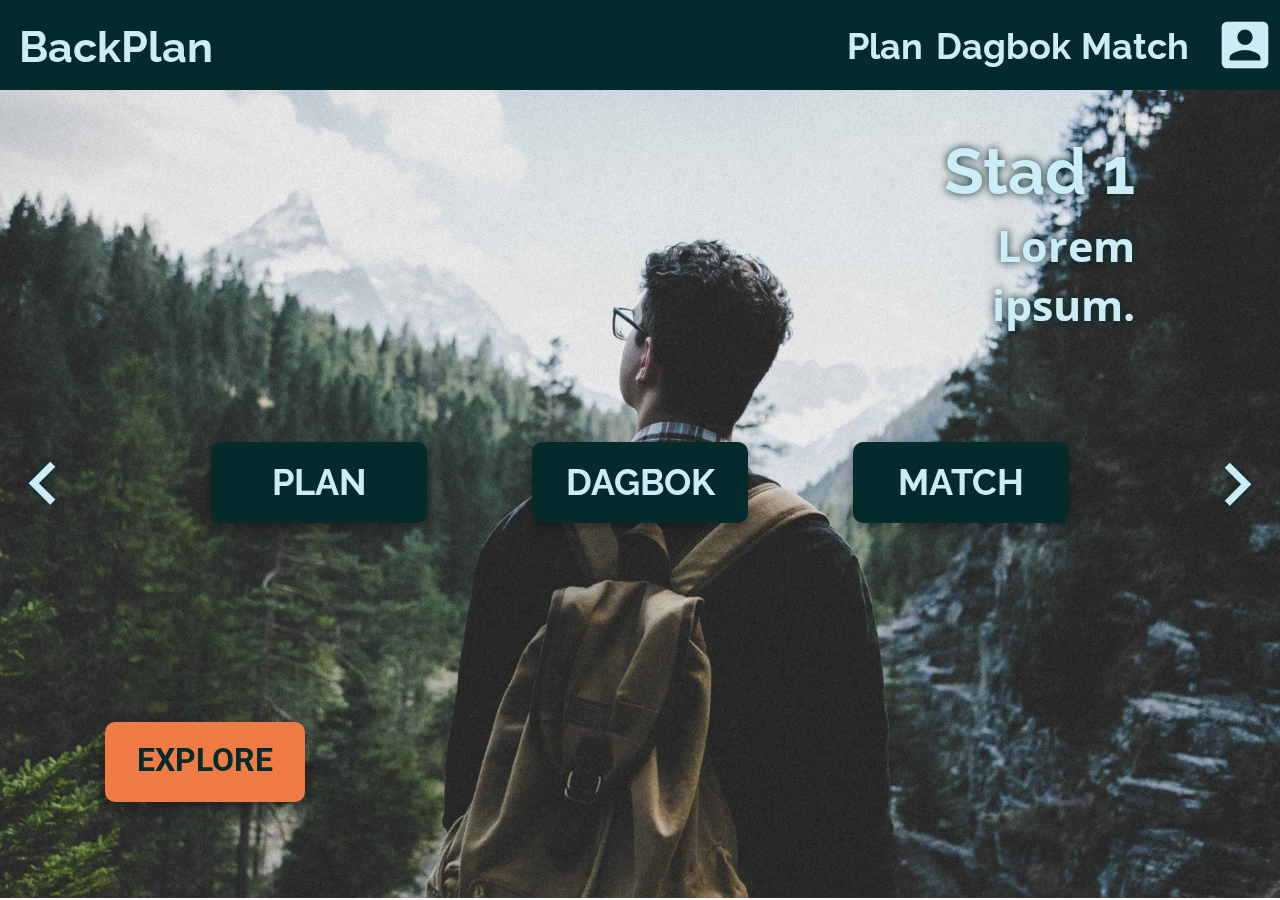
==== commit 69775eb4: "rastafari" ====
--- a/index.html
+++ b/index.html
@@ -9,7 +9,8 @@
     <link href="https://fonts.googleapis.com/css?family=Open+Sans+Condensed:300|Oswald|Raleway|Roboto" rel="stylesheet">
     <link href="https://fonts.googleapis.com/icon?family=Material+Icons" rel="stylesheet">
     <link rel="stylesheet" href="js/vegas/vegas.min.css">
-    <script src="https://ajax.googleapis.com/ajax/libs/jquery/1.7.1/jquery.min.js" type="text/javascript"></script>
+    <link rel="shortcut icon" href="img/backpack.ico" type="image/x-icon">
+    <script src="https://ajax.googleapis.com/ajax/libs/jquery/1.7.1/jquery.min.js"></script>
     <script src="js/vegas/vegas.min.js"></script>
     <script src="js/slideshow.js" type="text/javascript"></script>
     <script src="js/script.js" type="text/javascript"></script>
@@ -57,20 +58,20 @@
         <main id="main_in">
             <i class="material-icons larr md-light md-86">keyboard_arrow_left</i>
             <i class="material-icons rarr md-light md-86">keyboard_arrow_right</i>
-            <a class="planbox" href="plan.html">
+            <a class="planbox click hover" href="plan.html">
                 <h2>PLAN</h2>
             </a>
-            <a class="dbbox" href="dagbok.html">
+            <a class="dbbox click hover" href="dagbok.html">
                 <h2>DAGBOK</h2>
             </a>
-            <a class="matchbox" href="match.html">
+            <a class="matchbox click hover" href="match.html">
                 <h2>MATCH</h2>
             </a>
             <section class="texts">
-                <h1>Test fest</h1>
-                <h4>blablabla</h4>
+                <h1>Stad 1</h1>
+                <h4>Lorem ipsum.</h4>
             </section>
-            <div class="explbtn">
+            <div class="explbtn click hover">
                 <h3 id="expltxt">EXPLORE</h3>
             </div>
         </main>
--- a/css/style.css
+++ b/css/style.css
@@ -34,6 +34,52 @@
         z-index: -90;
         position: fixed;
     }
+    .list1 {
+        grid-area: l1;
+        position: relative;
+        margin: 0% 0% 0.5% 0%;
+        width: 100%;
+        text-align: right;
+        background-repeat: no-repeat;
+        background: linear-gradient(to right, rgba(255, 0, 0, 0), rgba(4, 42, 43, 0.925), rgb(4, 42, 43)),
+        url('../img/iceland.jpeg') 100% 50% / 120%;
+    }
+    .list2 {
+        grid-area: l2;
+        position: relative;
+        margin: 0.5% 0%;
+        width: 100%;
+        text-align: right;
+        transition: ease 0.5s all;
+        background-repeat: no-repeat;
+        background: linear-gradient(to right, rgba(255, 0, 0, 0), rgba(4, 42, 43, 0.925), rgb(4, 42, 43)),
+        url('../img/china.jpg') 100% 50% / 120%;
+    }
+    .list3 {
+        grid-area: l3;
+        position: relative;
+        margin: 0.5% 0%;
+        width: 100%;
+        text-align: right;
+        transition: ease 0.5s all;
+        background-repeat: no-repeat;
+        background: linear-gradient(to right, rgba(255, 0, 0, 0), rgba(4, 42, 43, 0.925), rgb(4, 42, 43)),
+        url('../img/bali.jpg') 100% 70% / 120% ;
+    }
+    .click {
+        transition: all ease 0.05s;
+    }
+    .click:active {
+        filter: brightness(125%);
+        transition: all ease 0.05s;
+    }
+    .hover {
+        transition: all ease 0.5s;
+    }
+    .hover:hover {
+        transition: all ease 0.4s;
+        transform: scale(1.1)
+    }
 
     /* -----------NAVBAR----------- */
 
@@ -67,17 +113,19 @@
         grid-area: nt1;
         position: relative;
         top: -5px;
+        text-align: center;
     }
     .navtxt2 {
         grid-area: nt2;
         position: relative;
         top: -5px;
-        right: 1.5%;
+        text-align: center;
     }
     .navtxt3 {
         grid-area: nt3;
         position: relative;
         top: -5px;
+        text-align: center;
     }
     .nvtxtmove {
         top: -70px;
@@ -100,7 +148,7 @@
         grid-area: nb1;
         display: flex;
         justify-content: center;
-        background-color: #5EB1BF;
+        background-color: #CDEDF6;
         position: relative;
         float: right;
         height: 60px;
@@ -123,6 +171,7 @@
     .logtxt {
         position: relative;
         bottom: 14px;
+        color: #042a2b;
     }
     .regtxt {
         position: relative;
@@ -133,6 +182,7 @@
         right: 200px;
         top: 9px;
         display: none;
+        flex-direction: row;
     }
     header input[type="text"] {
         font-size: 20px;
@@ -153,7 +203,7 @@
     header input[type="submit"] {
         border: none;
         text-decoration: none;
-        font-size: 35px;
+        font-size: 30px;
         background-color: #CDEDF6;
         font-family: 'Roboto', sans-serif;
         height: 60px;
@@ -221,12 +271,6 @@
         transition: ease 0.5s transform;
         box-shadow: 0 4px 8px 0 rgba(0, 0, 0, 0.2), 0 6px 20px 0 rgba(0, 0, 0, 0.19);
     }
-    .planbox:hover {
-        transform: scale(1.1)
-    }
-    .planbox:active {
-        background-color: #075153;
-    }
     .dbbox {
         grid-area: dbb;
         background-color: #042a2b;
@@ -242,12 +286,6 @@
         transition: ease 0.5s transform;
         box-shadow: 0 4px 8px 0 rgba(0, 0, 0, 0.2), 0 6px 20px 0 rgba(0, 0, 0, 0.19);
     }
-    .dbbox:hover {
-        transform: scale(1.1)
-    }
-    .dbbox:active {
-        background-color: #075153;
-    }
     .matchbox {
         grid-area: mb;
         background-color: #042a2b;
@@ -263,12 +301,6 @@
         transition: ease 0.5s transform;
         box-shadow: 0 4px 8px 0 rgba(0, 0, 0, 0.2), 0 6px 20px 0 rgba(0, 0, 0, 0.19);
     }
-    .matchbox:hover {
-        transform: scale(1.1)
-    }
-    .matchbox:active {
-        background-color: #075153;
-    }
     .texts {
         grid-area: txts;
         user-select: none;
@@ -313,178 +345,229 @@
         background-image: url('../img/bg.jpeg');
         background-size: cover;
         height: 100%;
-        grid-template-rows: 50px 50px 1fr 1fr 1fr 1fr 1fr;
-        grid-template-columns: 10% repeat(4, 1fr);
+        grid-template-rows: 80px 80px 1fr 1fr 1fr 1fr 1fr;
+        grid-template-columns: 1fr 1fr 1.5fr 1.5fr 1fr;
         grid-template-areas: 
-        "trp scrb scrb scrb scrb"
-        "trp pnav pnav pnav pnav"
-        "trp lst lst bb bb"
-        "trp lst lst bb bb"
-        "trp lst lst bb bb"
-        "trp lst lst bb bb"
-        "trp lst lst bb bb"
+        "rlst . pnav pnav ."
+        "rlst . scrb scrb ."
+        "rlst . lst lst ."
+        "rlst . lst lst ."
+        "rlst . lst lst ."
+        "rlst . lst lst ."
+        "rlst . lst lst ."
     }
     #main_pl input[placeholder="Sök destination..."] {
         grid-area: scrb;
         padding: 10px;
         font-size: 300%;
+        border-radius: 10px;
         height: 25px;
         background-image: url('../img/search.png');
         background-repeat: no-repeat;
         background-position: 100% 100%;
         border-style: none;
-    }
-    .list {
-        display:grid;
-        height: 100%;
+        margin: 20px 0px;
+    }
+    #main_pl .reslist {
+        display: flex;
+        position: absolute;
+        flex-direction: column;
+        overflow-y: auto;
+        overflow-x: hidden;
+        grid-area: rlst;
+        background-color: #CDEDF6;
+        width: 15%;
+        z-index: 5;
+        height: 110%;
+        top: 80px;
+    }
+    #main_pl .reslist div {
+        margin: 20px 0px;
+        transition: all .2s ease-in-out;
+        cursor: pointer;
+        z-index: 10;
+        box-shadow: 0px 0px 8px 2px rgba(0, 0, 0, 0.2), 0px 0px 20px 2px rgba(0, 0, 0, 0.19);
+    }
+    #main_pl .reslist div:hover {
+        transform: scale(1.1);
+        box-shadow: 0px 0px 10px 4px rgba(0, 0, 0, 0.2), 0px 0px 40px 10px rgba(0, 0, 0, 0.19);
+    }
+    #main_pl .reslist div:active {
+        box-shadow: none;
+    }
+    #main_pl .reslist h2 {
+        margin-right: 10px;
+        color: #CDEDF6;
+    }
+    #main_pl .reslist > h2 i {
+        position: relative;
+        top: 10px;
+        left: 10px;
+        background-color: #042a2b;
+        border-radius: 5px;
+    }
+    #main_pl .reslist > h2 {
+        margin-bottom: 20px;
+        margin-left: 10px;
+        color: #042a2b;
+    }
+    .rlist {
+        display: flex;
+        flex-direction: column;
+        height: 80%;
         grid-area: lst;
         margin-top: 5px;
-        grid-template-columns: repeat(5, 1fr);
-        grid-template-rows: repeat(7, 100px);
-        grid-template-areas: 
-        "l1 l1 l1 l1 l1"
-        "l2 l2 l2 l2 l2"
-        "l3 l3 l3 l3 l3"
-        ". . . . ."
-        ". . . . ."
-        ". . . . ."
-        ". . . . ."
-    }
-    .list div i {
+        background-color: #042a2b;
+        border-radius: 20px;
+        position: relative;
+        padding: 20px;
+    }
+    .search {
+        display: none;
+    }
+    .mxbdg {
+        grid-area: mxbdg;
+    }
+    .rlist div i {
         margin: 5px;
     }
-    #main_pl .list h2 {
+    #main_pl .rlist h2 {
         position: absolute;
         right: 20%;
         top: -10%;
     }
-    .start {
+    .list_item {
+        background-color: #042a2b;
+        border-radius: 10%;
         float: left;
         top: 10%;
         left: 2%;
         position: relative;
     }
-    .check {
-        float: left;
-        top: 10%;
-        left: 2%;
-        position: relative;
-    }
-    .fin {
-        float: left;
-        top: 10%;
-        left: 2%;
-        position: relative;
-    }
-    .front {
+    .back i {
         background-color: #042a2b;
         border-radius: 10%;
     }
-    .back {
-        background-color: #042a2b;
-        border-radius: 10%;
-    }
-    .list1 {
-        grid-area: l1;
+    .rlist1 {
         position: relative;
         margin: 0% 0% 0.5% 0%;
+        width: 100%;
+        text-align: right;
+    }
+    .rlist1 .front {
+        display: block;
         background-repeat: no-repeat;
         background: linear-gradient(to right, rgba(255, 0, 0, 0), rgba(4, 42, 43, 0.925), rgb(4, 42, 43)),
-        url('../img/iceland.jpeg') 100% 50% / 120% ;
+        url('../img/iceland.jpeg') 100% 50% / 120%;
+        transition: ease-in-out 0.5s all;
+    }
+    .rlist1 .front:hover {
+        background: linear-gradient(to right, rgba(255, 0, 0, 0), rgba(4, 42, 43, 0.925), rgb(4, 42, 43)),
+        url('../img/iceland.jpeg') 100% 50% / 130% ;
+        transition: ease-in-out 0.5s all;
+    }
+    .rlist2 {
+        position: relative;
+        margin: 0.5% 0%;
         width: 100%;
         text-align: right;
         transition: ease 0.5s all;
     }
-    .list1:hover {
-        background: linear-gradient(to right, rgba(255, 0, 0, 0), rgba(4, 42, 43, 0.925), rgb(4, 42, 43)),
-        url('../img/iceland.jpeg') 100% 50% / 110% ;
-    }
-    .list2 {
-        grid-area: l2;
-        position: relative;
-        margin: 0.5% 0%;
+    .rlist2 .front {
+        display: block;
         background-repeat: no-repeat;
         background: linear-gradient(to right, rgba(255, 0, 0, 0), rgba(4, 42, 43, 0.925), rgb(4, 42, 43)),
-        url('../img/china.jpeg') 100% 50% / 120% ;
+        url('../img/china.jpg') 100% 50% / 120%;
+        transition: ease-in-out 0.5s all;
+    }
+    .rlist2 .front:hover {
+        background: linear-gradient(to right, rgba(255, 0, 0, 0), rgba(4, 42, 43, 0.925), rgb(4, 42, 43)),
+        url('../img/china.jpg') 100% 50% / 130% ;
+        transition: ease-in-out 0.5s all;
+    }
+    .rlist3 {
+        position: relative;
+        margin: 0.5% 0%;
         width: 100%;
         text-align: right;
         transition: ease 0.5s all;
     }
-    .list2:hover {
-        background: linear-gradient(to right, rgba(255, 0, 0, 0), rgba(4, 42, 43, 0.925), rgb(4, 42, 43)),
-        url('../img/china.jpeg') 100% 50% / 110% ;
-    }
-    .list3 {
-        grid-area: l3;
-        position: relative;
-        margin: 0.5% 0%;
+    .rlist3 .front {
+        display: block;
         background-repeat: no-repeat;
         background: linear-gradient(to right, rgba(255, 0, 0, 0), rgba(4, 42, 43, 0.925), rgb(4, 42, 43)),
-        url('../img/bali.jpeg') 100% 70% / 120% ;
+        url('../img/bali.jpg') 100% 70% / 120% ;
+        transition: ease-in-out 0.5s all;
+    }
+    .rlist3 .front:hover {
+        background: linear-gradient(to right, rgba(255, 0, 0, 0), rgba(4, 42, 43, 0.925), rgb(4, 42, 43)),
+        url('../img/bali.jpg') 100% 70% / 130% ;
+        transition: ease-in-out 0.5s all;
+    }
+    .rlist4 {
+        position: relative;
+        margin: 0.5% 0%;
         width: 100%;
         text-align: right;
         transition: ease 0.5s all;
     }
-    .list3:hover {
+    .rlist4 .front {
+        display: block;
+        background-repeat: no-repeat;
         background: linear-gradient(to right, rgba(255, 0, 0, 0), rgba(4, 42, 43, 0.925), rgb(4, 42, 43)),
-        url('../img/bali.jpeg') 100% 70% / 110% ;
-    }
-    .d_budgetbox {
-        grid-area: bb;
-        height: 100%;
-        display: grid;
-        margin-top: 6px;
-        margin-left: 7px;
-        grid-template-columns: repeat(5, 1fr);
-        grid-template-rows: repeat(7, 100px);
-        grid-template-areas: 
-        "b1 b1 b1 b1 b1"
-        "b2 b2 b2 b2 b2"
-        "b3 b3 b3 b3 b3"
-        ". . . . ."
-        ". . . . ."
-        ". . . . ."
-        ". . . . ."
-    }
-    .d_budgetbox .values input {
+        url('../img/iceland.jpeg') 100% 50% / 120%;
+        transition: ease-in-out 0.5s all;
+    }
+    .rlist4 .front:hover {
+        background: linear-gradient(to right, rgba(255, 0, 0, 0), rgba(4, 42, 43, 0.925), rgb(4, 42, 43)),
+        url('../img/iceland.jpeg') 100% 50% / 130% ;
+        transition: ease-in-out 0.5s all;
+    }
+    .rlist5 {
+        position: relative;
+        margin: 0.5% 0%;
+        width: 100%;
+        text-align: right;
+        transition: ease 0.5s all;
+    }
+    .rlist5 .front {
+        display: block;
+        background-repeat: no-repeat;
+        background: linear-gradient(to right, rgba(255, 0, 0, 0), rgba(4, 42, 43, 0.925), rgb(4, 42, 43)),
+        url('../img/bali.jpg') 100% 70% / 120% ;
+        transition: ease-in-out 0.5s all;
+    }
+    .rlist5 .front:hover {
+        background: linear-gradient(to right, rgba(255, 0, 0, 0), rgba(4, 42, 43, 0.925), rgb(4, 42, 43)),
+        url('../img/bali.jpg') 100% 70% / 130% ;
+        transition: ease-in-out 0.5s all;
+    }
+    .rlist .values input {
         width: 50%;
-        font-size: 25px;
+        padding: 10px;
+        font-size: 18px;
         border-style: none;
         border: #042a2b 2px solid;
     }
-    .d_budgetbox button {
+    .rlist button {
         width: auto;
         border-style: none;
         font-size: 250%;
         background-color: #CDEDF6;
         border: #042a2b 2px solid;
     }
-    .d_budgetbox > div {
-        padding-bottom: 5px;
-    }
-    .d_budgetbox .values {
+    .rlist .values {
         display: flex;
         flex-direction: row;
     }
-    .d_budgetbox div > input {
+    .rlist div > input {
         width: 100%;
         font-size: 33px;
         text-align: center;
         border-style: none;
         border: #042a2b 2px solid;
     }
-    .d_budgetbox .bdg1 {
-        grid-area: b1;
-        display: flex;
-        flex-direction: column;
-    }
-    .d_budgetbox .bdg2 {
-        grid-area: b2;
-        display: flex;
-        flex-direction: column;
-    }
-    .d_budgetbox .bdg3 {
-        grid-area: b3;
+    .rlist .bdg {
         display: flex;
         flex-direction: column;
     }
@@ -497,6 +580,7 @@
     }
     .plannav {
         grid-area: pnav;
+        margin: 20px 0px;
         width: 100%;
         z-index: 2;
         display: grid;
@@ -510,45 +594,12 @@
         position: fixed;
     }
     .trippop {
-        display: block;
-        grid-area: trp;
-        position: fixed;
-        background-color: #CDEDF6;
-        width: 10%;
-        height: 100%;
-        left: 0px;
-        top: 75px;
-    }
-    .trippop h3 {
-        margin-bottom: 30%;
-        margin-left: 10px;
-        font-size: 25px;
-        color: #042a2b;
-    }
-    .trippop li {
-        margin: 1px 0px 1px;
-        height: 45px;
-        transition: ease 0.3s all;
-    }
-    .trippop li:hover {
-        background-color: rgb(186, 213, 221);
-        box-shadow: 0px 0px 8px 2px rgba(0, 0, 0, 0.2), 0px 0px 20px 2px rgba(0, 0, 0, 0.19);
-    }
-    .trippop li:active {
-        background-color: rgb(158, 176, 182)
-    }
-    .trippop i {
-        margin-right: 5%;
-        margin-top: 5%;
-        float: right;
-    }
-    .trippop h4 {
-        color: #042a2b;
-        margin-left: 5%;
-        user-select: none;
+        visibility: hidden;
+        position: fixed;
     }
     .save {
         grid-area: sv;
+        border-radius: 10px;
         display: flex;
         justify-self: center;
         justify-content: center;
@@ -593,6 +644,7 @@
     }
     .d_budget {
         grid-area: bdg;
+        border-radius: 10px;
         display: flex;
         position: relative;
         height: 50px;
@@ -612,6 +664,7 @@
     }
     .delete {
         transition: background-color .3s ease;
+        border-radius: 10px;
         grid-area: del;
         display: flex;
         justify-self: center;
@@ -631,6 +684,7 @@
     }
     .map {
         transition: background-color .3s ease;
+        border-radius: 10px;
         grid-area: map;
         display: flex;
         position: relative;
@@ -645,11 +699,18 @@
         background-image: url('../img/map.png');
         background-size: cover;
         background-position: 80% 100%;
-        width: 45%;
+        width: 100%;
         height: 100%;
+        box-sizing: border-box;
+        border-radius: 20px;
+        top: 0px;
+        left: 0px;
         z-index: 1;
-        position: fixed;
+        position: absolute;
         display: none;
+    }
+    .sumred {
+        background-color: red;
     }
 
     /* -----------MAIN DAGBOK----------- */
@@ -672,6 +733,7 @@
     }
     .dgbtext {
         width: 100%;
+        height: 50%;
         border-style: none;
         border: #042a2b 5px solid;
         border-radius: 20px;
@@ -690,21 +752,16 @@
         transition: all .2s ease-in-out;
         box-shadow: 0 4px 8px 0 rgba(0, 0, 0, 0.2), 0 6px 20px 0 rgba(0, 0, 0, 0.19);
     }
-    .dagbok button:hover {
-        transform: scale(1.1);
-    }
-    .dagbok button:active {
-        background-color: #2c5f61;
-        box-shadow: none;
-    }
     #main_dgb .list {
         display: flex;
+        flex-direction: column;
+        position: absolute;
         flex-direction: column;
         grid-area: lst;
         background-color: #CDEDF6;
-        width: 100%;
+        width: 15%;
         height: 110%;
-        margin-top: -20px;
+        top: 80px;
     }
     #main_dgb .list div {
         margin: 20px 0px;
@@ -784,9 +841,6 @@
         text-align: center;
         box-shadow: 0px 3px 5px 1px rgba(0, 0, 0, 0.2), 0px 3px 10px 1px rgba(0, 0, 0, 0.19);
     }
-    #main_dgb .datelist h4:hover {
-        transform: scale(1.1);
-    }
     #main_dgb .datelist h4:active {
         box-shadow: none;
     }
@@ -795,6 +849,151 @@
         margin: 0px 10px;
         user-select: none;
     }
+    .resor {
+        position: fixed;
+        visibility: hidden;
+    }
+
+    /* -----------MAIN MATCH----------- */
+    #main_mc {
+        grid-area: mn;
+        display: grid;
+        background-image: url('../img/bg.jpeg');
+        background-size: cover;
+        height: auto;
+        min-height: 100%;
+        grid-template-rows: 15% 1fr 1fr 1fr 1fr 1fr 1fr;
+        grid-template-columns: repeat(5, 1fr);
+        overflow-x: auto;
+        white-space: nowrap;
+        grid-template-areas: 
+        "lst . mc mc ."
+        "lst . mc mc ."
+        "lst . mc mc ."
+        "lst . mc mc ."
+        "lst . mc mc ."
+        "lst . mc mc ."
+        "lst . mc mc ."
+    }
+    #main_mc .list {
+        display: flex;
+        position: absolute;
+        flex-direction: column;
+        grid-area: lst;
+        background-color: #CDEDF6;
+        width: 15%;
+        height: 110%;
+        top: 80px;
+    }
+    #main_mc .list div {
+        margin: 20px 0px;
+        transition: all .2s ease-in-out;
+        cursor: pointer;
+        box-shadow: 0px 0px 8px 2px rgba(0, 0, 0, 0.2), 0px 0px 20px 2px rgba(0, 0, 0, 0.19);
+    }
+    #main_mc .list div:hover {
+        transform: scale(1.1);
+        box-shadow: 0px 0px 10px 4px rgba(0, 0, 0, 0.2), 0px 0px 40px 10px rgba(0, 0, 0, 0.19);
+    }
+    #main_mc .list div:active {
+        box-shadow: none;
+    }
+    #main_mc .list h2 {
+        margin-right: 10px;
+        color: #CDEDF6;
+    }
+    #main_mc .list > h2 i {
+        position: relative;
+        top: 10px;
+        left: 10px;
+        background-color: #042a2b;
+        border-radius: 5px;
+    }
+    #main_mc .list > h2 {
+        margin-bottom: 20px;
+        margin-left: 10px;
+        color: #042a2b;
+    }
+    .match {
+        grid-area: mc;
+        display: flex;
+        flex-direction: column;
+        text-align: center;
+    }
+    .match h2 {
+        color: #042a2b;
+    }
+    .match h4 {
+        color: #042a2b;
+        margin-top: -20px;
+    }
+    .destgrow.click {
+        transform: scale(1.1);
+        background-color: red;
+    }
+    .dest {
+        background-color: #042a2b;
+        border-radius: 20px;
+        width: 100%;
+        min-height: 175px;
+        padding-bottom: 20px;
+        margin-bottom: 50px;
+        overflow: hidden;
+        transition: all .4s ease;
+    }
+    .persons {
+        display: flex;
+        flex-direction: row;
+        width: 100%;
+        justify-self: center;
+        justify-content: center;
+        overflow-x: hidden;
+        margin-bottom: 20px;
+    }
+    .person {
+        border-radius: 5px;
+        margin: 0px 30px;
+        background-color: #CDEDF6;
+        display: flex;
+        overflow: hidden;
+        height: 90px;
+        min-width: 70px;
+        flex-direction: column;
+        -webkit-border-radius: 5px;
+        -moz-border-radius: 5px;
+        -ms-border-radius: 5px;
+        -o-border-radius: 5px;
+    }
+    .person h5 {
+        margin-top: -5px;
+        user-select: none;
+        color: #042a2b;
+    }
+    .chat {
+        resize: none;
+        width: 60%;
+        height: 200px;
+    }
+    .chatform {
+        margin-bottom: 20px
+    }
+    .chatwrite {
+        width: 50%;
+        padding: 5px 0px;
+    }
+    .chatsend {
+        width: 10%;
+        background-color: #CDEDF6;
+        border-style: none;
+        padding: 5px 0px;
+    }
+    .destlist {
+        position: fixed;
+        visibility: hidden;
+    }
+    
+
+
     .material-icons.md-18 {
         font-size: 24px;
     }
@@ -859,17 +1058,49 @@
     }
     .bluroverlay {
         transition: background-color 0.5s ease;
-        background-color: #020f0f00;
+        background-color: rgba(2, 15, 15, 0);
     }
     .bluroverlayActive {
-        background-color: #020f0fdc;
-        content: “ ”;
+        background-color: rgba(2, 15, 15, 0.863);
+        content: "";
         width: 100%;
         height: 100%;
         overflow: hidden;
         position: fixed;
         z-index: 5;
         transition: background-color 0.5s ease;
+    }
+    .list1 {
+        grid-area: l1;
+        position: relative;
+        margin: 0% 0% 0.5% 0%;
+        width: 100%;
+        text-align: right;
+        background-repeat: no-repeat;
+        background: linear-gradient(to right, rgba(255, 0, 0, 0), rgba(4, 42, 43, 0.925), rgb(4, 42, 43)),
+        url('../img/iceland.jpeg') 100% 50% / 120%;
+    }
+    .list2 {
+        grid-area: l2;
+        position: relative;
+        margin: 0.5% 0%;
+        width: 100%;
+        text-align: right;
+        transition: ease 0.5s all;
+        background-repeat: no-repeat;
+        background: linear-gradient(to right, rgba(255, 0, 0, 0), rgba(4, 42, 43, 0.925), rgb(4, 42, 43)),
+        url('../img/china.jpg') 100% 50% / 120%;
+    }
+    .list3 {
+        grid-area: l3;
+        position: relative;
+        margin: 0.5% 0%;
+        width: 100%;
+        text-align: right;
+        transition: ease 0.5s all;
+        background-repeat: no-repeat;
+        background: linear-gradient(to right, rgba(255, 0, 0, 0), rgba(4, 42, 43, 0.925), rgb(4, 42, 43)),
+        url('../img/bali.jpg') 100% 70% / 120% ;
     }
     /* -----------NAVBAR----------- */
     #navbar {
@@ -920,18 +1151,16 @@
     .navLogin {
         background-color: #CDEDF6;
         display: none;
-        width: 100%;
+        flex-direction: row;
+        width: 105%;
         position: relative;
         text-align: center;
         box-sizing: border-box;
-        grid-template-columns: 1fr 1fr 1fr;
-        grid-template-rows: 1fr;
-        grid-template-areas:
-        "usr psw sbmt"
     }
     header input[type="text"] {
         grid-area: usr;
         font-size: 16px;
+        width: auto;
         padding: 6px 10px;
         box-sizing: border-box;
         font-family: 'Roboto', sans-serif;
@@ -939,6 +1168,7 @@
     header input[type="password"] {
         grid-area: psw;
         font-size: 16px;
+        width: auto;
         padding: 6px 10px;
         box-sizing: border-box;
         font-family: 'Roboto', sans-serif;
@@ -1020,15 +1250,19 @@
         transform: rotate(90deg);
         transition: .5s cubic-bezier(.17, .67, .21, 1.69);
     }
+    .rotate180 {
+        transform: rotate(180deg);
+        transition: .5s ease all;
+    }
     /* -----------MAIN INDEX----------- */
     #main_in {
         grid-area: mn;
         display: grid;
-        background-image: url('test.jpg');
         background-size: cover;
         height: 100%;
+        width: 100%;
         grid-template-rows: 1fr 1fr 1fr 1fr 1fr 1fr 1fr;
-        grid-template-columns: repeat(5, 1fr);
+        grid-template-columns: 40px repeat(3, 1fr) 40px;
         grid-template-areas: 
         ". . . . ."
         ". pb pb pb ."
@@ -1101,14 +1335,6 @@
         bottom: 10px;
         position: relative;
         color: #042a2b;
-    }
-    .button {
-        background-color: #5EB1BF;
-        height: 40px;
-        margin: -10px;
-        border-radius: 9px;
-        text-align: center;
-        position: relative;
     }
     /* -----------MAIN PLAN----------- */
     #main_pl {
@@ -1140,22 +1366,17 @@
         background-repeat: no-repeat;
         background-position: 100% -200%;
     }
-    .list {
-        display:grid;
+    .rlist {
+        display: flex;
+        flex-direction: column;
+        width: 100%;
         grid-area: lst;
-        grid-template-columns: repeat(5, 1fr);
-        grid-template-rows: repeat(7, 75px);
-        grid-template-areas: 
-        "l1 l1 l1 l1 l1"
-        "l2 l2 l2 l2 l2"
-        "l3 l3 l3 l3 l3"
-        ". . . . ."
-        ". . . . ."
-        ". . . . ."
-        ". . . . ."
-    }
-    .list i {
+    }
+    .rlist i {
         margin: 1%;
+    }
+    .search {
+        display: none;
     }
     #main_pl .list h2 {
         position: absolute;
@@ -1180,43 +1401,114 @@
         left: 2%;
         position: relative;
     }
-    .front {
+    .rlist div i {
+        margin: 5px;
+    }
+    #main_pl .rlist h2 {
+        position: absolute;
+        right: 23%;
+        top: -5%;
+    }
+    .list_item {
         background-color: #042a2b;
         border-radius: 10%;
-    }
-    .back {
+        float: left;
+        top: 10%;
+        left: 2%;
+        position: relative;
+    }
+    .back i {
         background-color: #042a2b;
         border-radius: 10%;
     }
-    .list1 {
+    .rlist1 {
         grid-area: l1;
         position: relative;
         margin: 0% 0% 0.5% 0%;
+        width: 100%;
+        text-align: right;
+    }
+    .rlist1 .front {
+        display: block;
         background-repeat: no-repeat;
         background: linear-gradient(to right, rgba(255, 0, 0, 0), rgba(4, 42, 43, 0.925), rgb(4, 42, 43)),
-        url('../img/iceland.jpeg') 40% 40% / 100% ;
+        url('../img/iceland.jpeg') 100% 50% / 120%;
+        transition: ease-in-out 0.5s all;
+    }
+    .rlist2 {
+        grid-area: l2;
+        position: relative;
+        margin: 0.5% 0%;
         width: 100%;
         text-align: right;
-    }
-    .list2 {
-        grid-area: l2;
-        position: relative;
-        margin: 0.5% 0%;
+        transition: ease 0.5s all;
+    }
+    .rlist2 .front {
+        display: block;
         background-repeat: no-repeat;
         background: linear-gradient(to right, rgba(255, 0, 0, 0), rgba(4, 42, 43, 0.925), rgb(4, 42, 43)),
-        url('../img/china.jpeg') 100% 50% / 120% ;
+        url('../img/china.jpg') 100% 50% / 120%;
+        transition: ease-in-out 0.5s all;
+    }
+    .rlist3 {
+        grid-area: l3;
+        position: relative;
+        margin: 0.5% 0%;
         width: 100%;
         text-align: right;
-    }
-    .list3 {
-        grid-area: l3;
-        position: relative;
-        margin: 0.5% 0%;
+        transition: ease 0.5s all;
+    }
+    .rlist3 .front {
+        display: block;
         background-repeat: no-repeat;
         background: linear-gradient(to right, rgba(255, 0, 0, 0), rgba(4, 42, 43, 0.925), rgb(4, 42, 43)),
-        url('../img/bali.jpeg') 100% 60% / 200% ;
+        url('../img/bali.jpg') 100% 70% / 120% ;
+        transition: ease-in-out 0.5s all;
+    }
+    .rlist .values input {
+        width: 50%;
+        padding: 10px;
+        font-size: 18px;
+        border-style: none;
+        border: #042a2b 2px solid;
+    }
+    .rlist4 {
+        position: relative;
+        margin: 0.5% 0%;
         width: 100%;
         text-align: right;
+        transition: ease 0.5s all;
+    }
+    .rlist4 .front {
+        display: block;
+        background-repeat: no-repeat;
+        background: linear-gradient(to right, rgba(255, 0, 0, 0), rgba(4, 42, 43, 0.925), rgb(4, 42, 43)),
+        url('../img/iceland.jpeg') 100% 50% / 120%;
+        transition: ease-in-out 0.5s all;
+    }
+    .rlist4 .front:hover {
+        background: linear-gradient(to right, rgba(255, 0, 0, 0), rgba(4, 42, 43, 0.925), rgb(4, 42, 43)),
+        url('../img/iceland.jpeg') 100% 50% / 130% ;
+        transition: ease-in-out 0.5s all;
+    }
+    .rlist5 {
+        position: relative;
+        margin: 0.5% 0%;
+        width: 100%;
+        text-align: right;
+        transition: ease 0.5s all;
+    }
+    .rlist5 .front {
+        display: block;
+        background-repeat: no-repeat;
+        background: linear-gradient(to right, rgba(255, 0, 0, 0), rgba(4, 42, 43, 0.925), rgb(4, 42, 43)),
+        url('../img/bali.jpg') 100% 70% / 120% ;
+        transition: ease-in-out 0.5s all;
+    }
+    .rlist5 .front:hover {
+        background: linear-gradient(to right, rgba(255, 0, 0, 0), rgba(4, 42, 43, 0.925), rgb(4, 42, 43)),
+        url('../img/bali.jpg') 100% 70% / 130% ;
+        transition: ease-in-out 0.5s all;
     }
     footer h3 {
         color: #042a2b;
@@ -1332,7 +1624,7 @@
         position: fixed;
         visibility: hidden;
     }
-    .list .values input {
+    .rlist .values input {
         display: block;
         padding: 10px 0px;
         font-size: 13px;
@@ -1340,28 +1632,27 @@
         border-style: none;
         border: #042a2b 1px solid;
     }
-    .list button {
+    .rlist button {
         width: auto;
         border-style: none;
         font-size: 11px;
         background-color: #CDEDF6;
         border: #042a2b 1px solid;
     }
-    .list .values {
+    .rlist .values {
         display: flex;
         flex-direction: row;
     }
-    .list div > input {
+    .rlist div > input {
         width: 100%;
         font-size: 28px;
         text-align: center;
         border-style: none;
         border: #042a2b 1px solid;
     }
-    .bdg {
-        position: absolute;
-        top: 0px;
-        display: none;
+    .d_budgetbox {
+        position: fixed;
+        visibility: hidden;
     }
     .delete {
         grid-area: del;
@@ -1399,77 +1690,374 @@
         position: fixed;
         display: none;
     }
+    .mxbdg {
+        grid-area: mxbdg;
+    }
+    .sumred {
+        background-color: red;
+    }
     /* -----------MAIN DAGBOK----------- */
-    #main_db {
+    #main_dgb {
         grid-area: mn;
         display: grid;
         background-color: #042a2b;
-        background-image: url('test.jpg');
+        background-image: url('../img/bg.jpeg');
         background-size: cover;
+        background-position-x: 50%;
         height: 100%;
-        grid-template-rows: 10% 1fr 1fr 1fr 1fr 1fr 30px;
-        grid-template-columns: repeat(5, 1fr);
+        grid-template-rows: 70px 1fr 1fr 1fr 1fr 1fr 40px;
+        grid-template-columns: 30px repeat(3, 1fr) 30px; 
         grid-template-areas: 
-        "scrb scrb scrb scrb scrb"
-        "lst lst lst lst lst"
-        "lst lst lst lst lst"
-        "lst lst lst lst lst"
-        "lst lst lst lst lst"
-        "lst lst lst lst lst"
-        "pnav pnav pnav pnav pnav"
-    }
-    #main_db input[placeholder="Sök resa..."] {
-        grid-area: scrb;
-        padding: 10px;
-        font-size: 500%;
-        background-image: url('../img/search.png');
-        background-repeat: no-repeat;
-        background-position: 100% 100%;
-    }
-    #main_db .list h2 {
-        position: absolute;
-        right: 5%;
-        top: -20%;
-    }
-    #main_db .list h4 {
-        position: absolute;
-        right: 5%;
-        top: 20%;
+        "dl dl dl dl dl"
+        ". dgb dgb dgb ."
+        ". dgb dgb dgb ."
+        ". dgb dgb dgb ."
+        ". dgb dgb dgb ."
+        ". dgb dgb dgb ."
+        "rs rs rs rs rs"
+    }
+    .dagbok {
+        grid-area: dgb;
+    }
+    .datelist {
+        grid-area: dl;
+        display: flex;
+        flex-direction: column;
+        justify-self: center;
+        justify-content: center;
+        margin-top: 10px;
+    }
+    .datelist h2 {
+        position: fixed;
+        visibility: hidden;
+    }
+    .dates {
+        display: flex;
+        flex-direction: row;
+    }
+    .dates h4 {
+        display: block;
+        background-color: #CDEDF6;
+        height: 100%;
+        color: #042a2b;
+        margin: 0px 5px;
+        padding: 5px;
+        box-shadow: 0 4px 8px 0 rgba(0, 0, 0, 0.2), 0 6px 20px 0 rgba(0, 0, 0, 0.19);
+    }
+    .dgbtext {
+        display: flex;
+        width: 100%;
+        height: 70%;
+        box-sizing: border-box;
+        border-style: none;
+        border: #042a2b 5px solid;
+        border-radius: 20px;
+        padding: 15px;
+        font-size: 16px;
+        box-shadow: 0 4px 8px 0 rgba(0, 0, 0, 0.2), 0 6px 20px 0 rgba(0, 0, 0, 0.19);
+    }
+    .dagbok button {
+        border-style: none;
+        border-radius: 5px;
+        background-color: #042a2b;
+        padding: 5px;
+        transition: all .2s ease-in-out;
+        box-shadow: 0 4px 8px 0 rgba(0, 0, 0, 0.2), 0 6px 20px 0 rgba(0, 0, 0, 0.19);
+    }
+    #main_dgb .resor {
+        grid-area: rs;
+        position: fixed;
+        bottom: -260px;
+        background-color: #5EB1BF;
+        height: 300px;
+        text-align: center;
+        display: flex;
+        flex-direction: column;
+        justify-content: center;
+        width: 100%;
+        z-index: 2;
+    }
+    #main_dgb .resor h2 {
+        margin: 4px 10px;
+    }
+    #main_dgb .resclick {
+        display: flex;
+        top: -25px;
+        position: relative;
+        flex-direction: row;
+        justify-content: center;
+    }
+    .newpop {
+        position: fixed;
+        display: none;
+        z-index: 5;
+        left: 30%;
+    }
+    .newpop input[type="text"] {
+        padding: 5%;
+        font-size: 300%;
+        width: 120px;
+        border-style: none;
+    }
+    .newpop input[type="submit"] {
+        border: none;
+        text-decoration: none;
+        padding: 5%;
+        font-size: 300%;
+        width: 146px;
+        background-color: #CDEDF6;
+        font-family: 'Roboto', sans-serif;
+    }
+    #main_dgb .reslist i {
+        position: relative;
+        margin-bottom: 10px;
+        background-color: #042a2b;
+        border-radius: 5px;
+        transition: .5s ease all;
+    }
+    .reslist {
+        display: block;
+        position: relative;
+        bottom: 20px;
+    }
+    .reslist div {
+        height: 50px;
+    }
+    #main_dgb .list {
+        position: fixed;
+        visibility: hidden;
     }
     /* -----------MAIN MATCH----------- */
     #main_mc {
         grid-area: mn;
         display: grid;
-        background-color: #042a2b;
-        background-image: url('test.jpg');
+        background-image: url('../img/bg.jpeg');
         background-size: cover;
+        height: auto;
+        min-height: 100%;
+        grid-template-rows: 125px 1fr 1fr 1fr 1fr 1fr 1fr;
+        grid-template-columns: 30px repeat(3, 1fr) 30px;
+        overflow-x: auto;
+        white-space: nowrap;
+        grid-template-areas: 
+        ". dl dl dl ."
+        ". mc mc mc ."
+        ". mc mc mc ."
+        ". mc mc mc ."
+        ". mc mc mc ."
+        ". mc mc mc ."
+        ". mc mc mc ."
+    }
+    #main_mc .list {
+        position: fixed;
+        visibility: hidden;
+    }
+    .match {
+        grid-area: mc;
+        display: flex;
+        flex-direction: column;
+        text-align: center;
+    }
+    .dest {
+        display: block;
+        background-color: #042a2b;
+        border-radius: 20px;
+        width: 100%;
+        min-height: 360px;
+        height: 360px;
+        overflow: hidden;
+        padding-bottom: 20px;
+        padding-top: 20px;
+        white-space: nowrap;
+        margin-bottom: 50px;
+        transition: all .4s ease;
+    }
+    .dest h3 {
+        position: fixed;
+        visibility: hidden;
+    }
+    .persons {
+        display: flex;
+        flex-direction: row;
+        width: 100%;
+        justify-self: center;
+        justify-content: center;
+        overflow-x: auto;
+        overflow-y: hidden;
+        margin-bottom: 40px;
+    }
+    .person {
+        border-radius: 5px;
+        margin: 0px 30px;
+        background-color: #CDEDF6;
+        display: flex;
+        height: 70px;
+        flex-direction: column;
+        -webkit-border-radius: 5px;
+        -moz-border-radius: 5px;
+        -ms-border-radius: 5px;
+        -o-border-radius: 5px;
+    }
+    .person h5 {
+        margin-top: -5px;
+        user-select: none;
+        color: #042a2b;
+    }
+    .chat {
+        resize: none;
+        margin-top: -20px;
+        width: 80%;
+        height: 200px;
+        padding: 7.5px;
+    }
+    .chatform {
+        margin-bottom: 20px
+    }
+    .chatwrite {
+        width: 60%;
+        padding: 5px;
+    }
+    .chatsend {
+        width: 20%;
+        padding: 5px;
+        background-color: #CDEDF6;
+        border-style: none;
+    }
+    #main_mc .resor {
+        grid-area: rs;
+        position: fixed;
+        bottom: -260px;
+        background-color: #5EB1BF;
+        height: 300px;
+        text-align: center;
+        display: flex;
+        flex-direction: column;
+        justify-content: center;
+        width: 100%;
+        left: 0px;
+        z-index: 2;
+    }
+    #main_mc .resclick {
+        display: flex;
+        top: -48px;
+        position: relative;
+        flex-direction: row;
+        justify-content: center;
+    }
+    #main_mc .resor h2 {
+        margin: 4px 10px;
+    }
+    .destlist {
+        grid-area: dl;
+        display: flex;
+        flex-direction: column;
+        justify-self: center;
+        justify-content: center;
+    }
+    .destlist > h2 {
+        color: #042a2b;
+        text-align: center;
+    }
+    .destlist > h4 {
+        color: #042a2b;
+        margin-top: -20px;
+        text-align: center;
+    }
+    .dests {
+        display: flex;
+        flex-direction: row;
+        width: 100%;
+        margin-top: -25px;
+        min-height: 40px;
+    }
+    .dests h2 {
+        position: fixed;
+        visibility: hidden;
+    }
+    .dests h4 {
+        display: block;
+        margin-top: -20px;
+        background-color: #CDEDF6;
         height: 100%;
-        grid-template-rows: 10% 1fr 1fr 1fr 1fr 1fr 30px;
-        grid-template-columns: repeat(5, 1fr);
-        grid-template-areas: 
-        "scrb scrb scrb scrb scrb"
-        "lst lst lst lst lst"
-        "lst lst lst lst lst"
-        "lst lst lst lst lst"
-        "lst lst lst lst lst"
-        "lst lst lst lst lst"
-        "lst lst lst lst lst"
-    }
-    #main_mc input[placeholder="Sök resa..."] {
-        grid-area: scrb;
-        padding: 10px;
-        font-size: 500%;
-        background-image: url('../img/search.png');
-        background-repeat: no-repeat;
-        background-position: 100% 100%;
-    }
-    .larr {
-        visibility: hidden;
-        position: fixed;
-    }
-    .rarr {
-        visibility: hidden;
-        position: fixed;
+        color: #042a2b;
+        margin: 0px 5px;
+        padding: 5px 10px;
+        box-shadow: 0 4px 8px 0 rgba(0, 0, 0, 0.2), 0 6px 20px 0 rgba(0, 0, 0, 0.19);
+    }
+    .match > h2 {
+        position: fixed;
+        visibility: hidden;
+    }
+    .match > h4 {
+        position: fixed;
+        visibility: hidden;
+    }
+    .d1 {
+        display: block;
+    }
+    .d2 {
+        display: none;
+    }
+    .d3 {
+        display: none;
+    }
+
+    .click {
+        transition: 0.1s all ease;
+    }
+    .click:active {
+        transition: 0.1s all ease;
+        transform: scale(1.05);
+        filter: brightness(120%);
+    }
+    i {
+        user-select: none;
+    }
+    h1 {
+        font-family: 'Raleway', sans-serif;
+        color: #CDEDF6;
+        font-size: 6em;
+    }
+    h2 {
+        font-family: 'Raleway', sans-serif;
+        color: #CDEDF6;
+        font-size: 5em;
+    }
+    h3 {
+        font-family: 'Roboto', sans-serif;
+        color: #CDEDF6;
+        font-size: 4em;
+    }
+    h4 {
+        font-family: 'Open Sans Condensed', sans-serif;
+        color: #CDEDF6;
+        font-size: 4em;
+    }
+    h5 {
+        font-family: 'Open Sans Condensed', sans-serif;
+        color: #CDEDF6;
+        font-size: 3em;
+    }
+    p {
+        font-family: 'Roboto', sans-serif;
+        color: #CDEDF6;
+        font-size: 3em;
+    }
+    a {
+        text-decoration: none;
+    }
+    ul {
+        list-style-type: none;
+        padding: 0;
+        margin: 0;
+        margin-top: -20%;
+    }
+    li {
+        list-style-type: none;
+    }
+    .inactive {
+        background-color: #2c5f61;
+        transition: background-color .3s ease;
     }
     .material-icons.md-18 {
         font-size: 18px;
@@ -1490,9 +2078,54 @@
     .material-icons.md-48 {
         font-size: 48px;
     }
-    
     .material-icons.md-86 {
         font-size: 86px;
+    }
+    .material-icons {
+        font-family: 'Material Icons';
+        font-weight: normal;
+        font-style: normal;
+        font-size: 24px;
+        /* Preferred icon size */
+        display: inline-block;
+        line-height: 1;
+        text-transform: none;
+        letter-spacing: normal;
+        word-wrap: normal;
+        white-space: nowrap;
+        direction: ltr;
+        /* Support for all WebKit browsers. */
+        -webkit-font-smoothing: antialiased;
+        /* Support for Safari and Chrome. */
+        text-rendering: optimizeLegibility;
+        /* Support for Firefox. */
+        -moz-osx-font-smoothing: grayscale;
+        /* Support for IE. */
+        font-feature-settings: 'liga';
+    }
+    
+    .material-icons.md-dark {
+        color: #042a2b;
+    }
+    
+    .material-icons.md-dark.md-inactive {
+        color: #2c5f61;
+    }
+    
+    .material-icons.md-medium {
+        color: #5EB1BF;
+    }
+    
+    .material-icons.md-medium.md-inactive {
+        color: #2c5f61;
+    }
+    
+    .material-icons.md-light {
+        color: #CDEDF6;
+    }
+    
+    .material-icons.md-light.md-inactive {
+        color: rgba(255, 255, 255, 0.3);
     }
 }
 i {
@@ -1593,4 +2226,20 @@
 
 .material-icons.md-light.md-inactive {
     color: rgba(255, 255, 255, 0.3);
+}
+::-webkit-scrollbar-track
+{
+	-webkit-box-shadow: inset 0 0 6px rgba(0,0,0,0.3);
+	background-color: #CDEDF6;
+}
+
+::-webkit-scrollbar
+{
+	width: 10px;
+	background-color: #CDEDF6;
+}
+
+::-webkit-scrollbar-thumb
+{
+	background-color: #5EB1BF;
 }